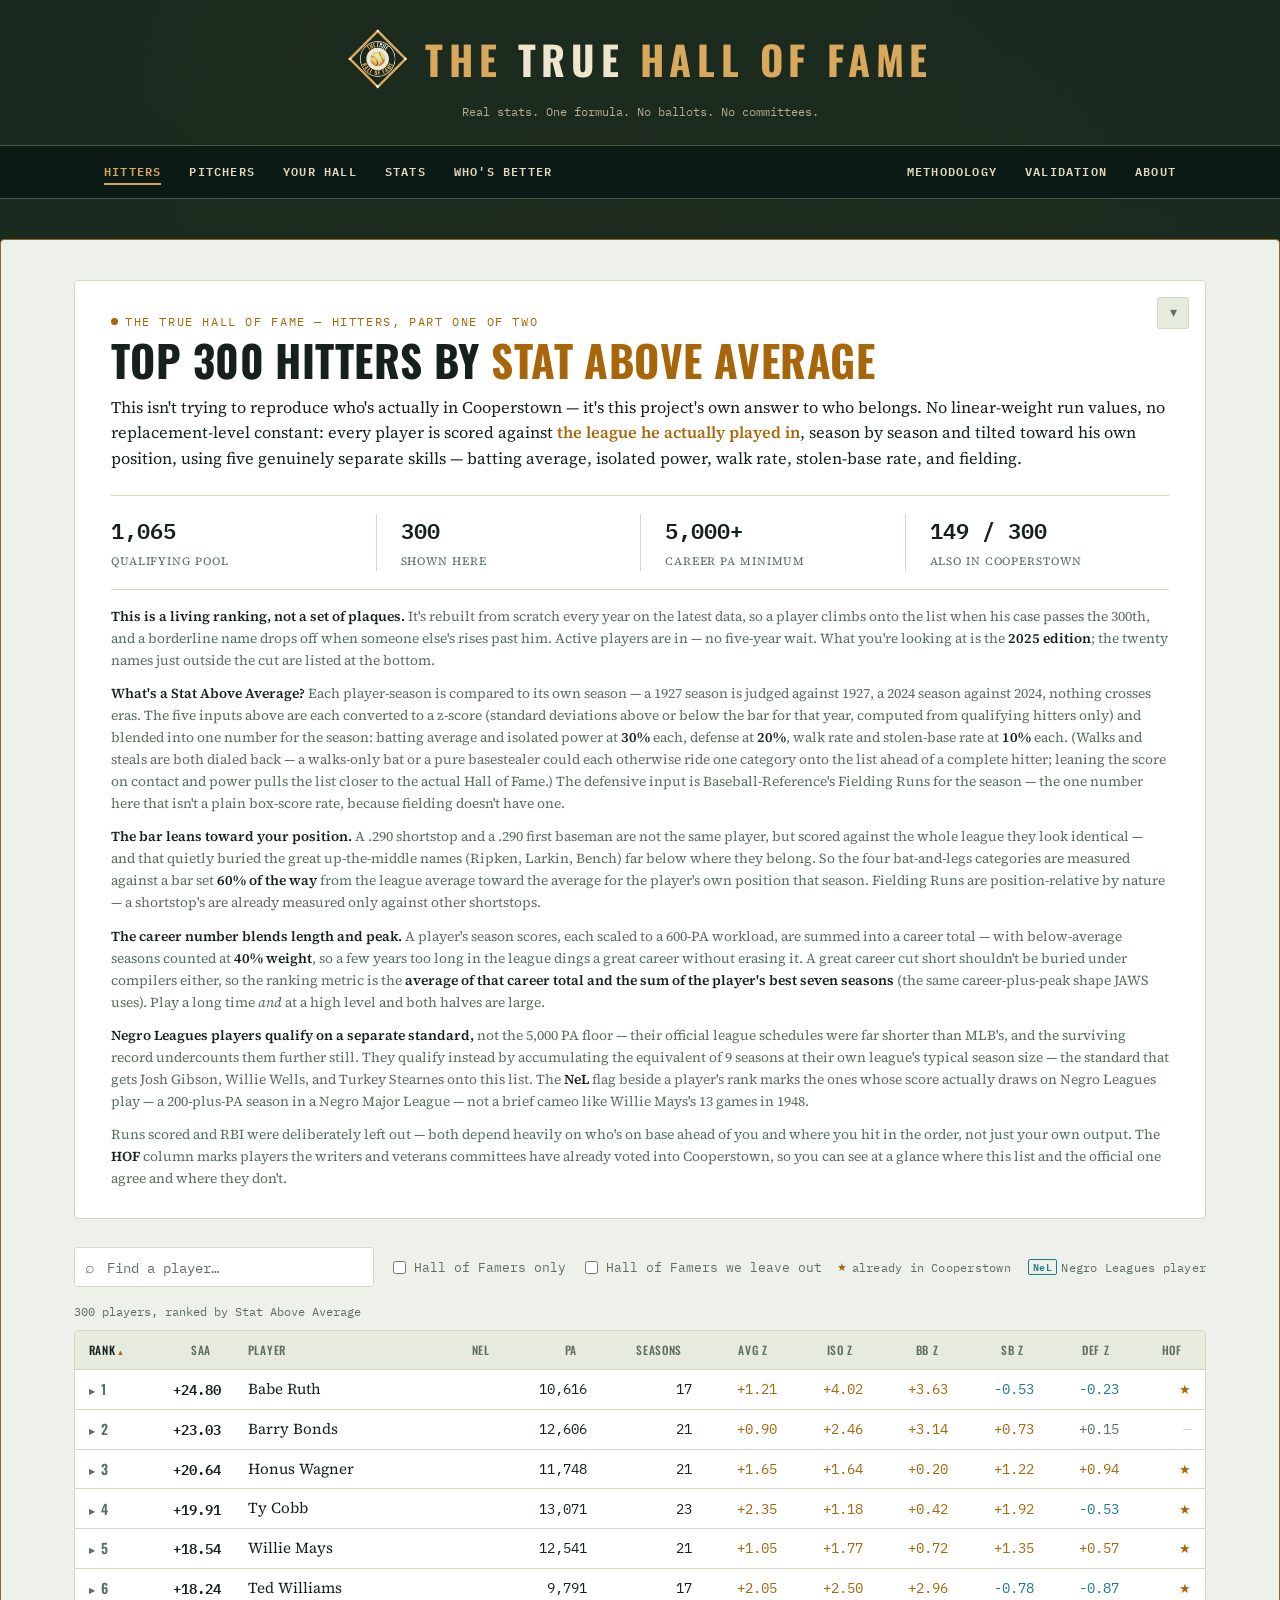
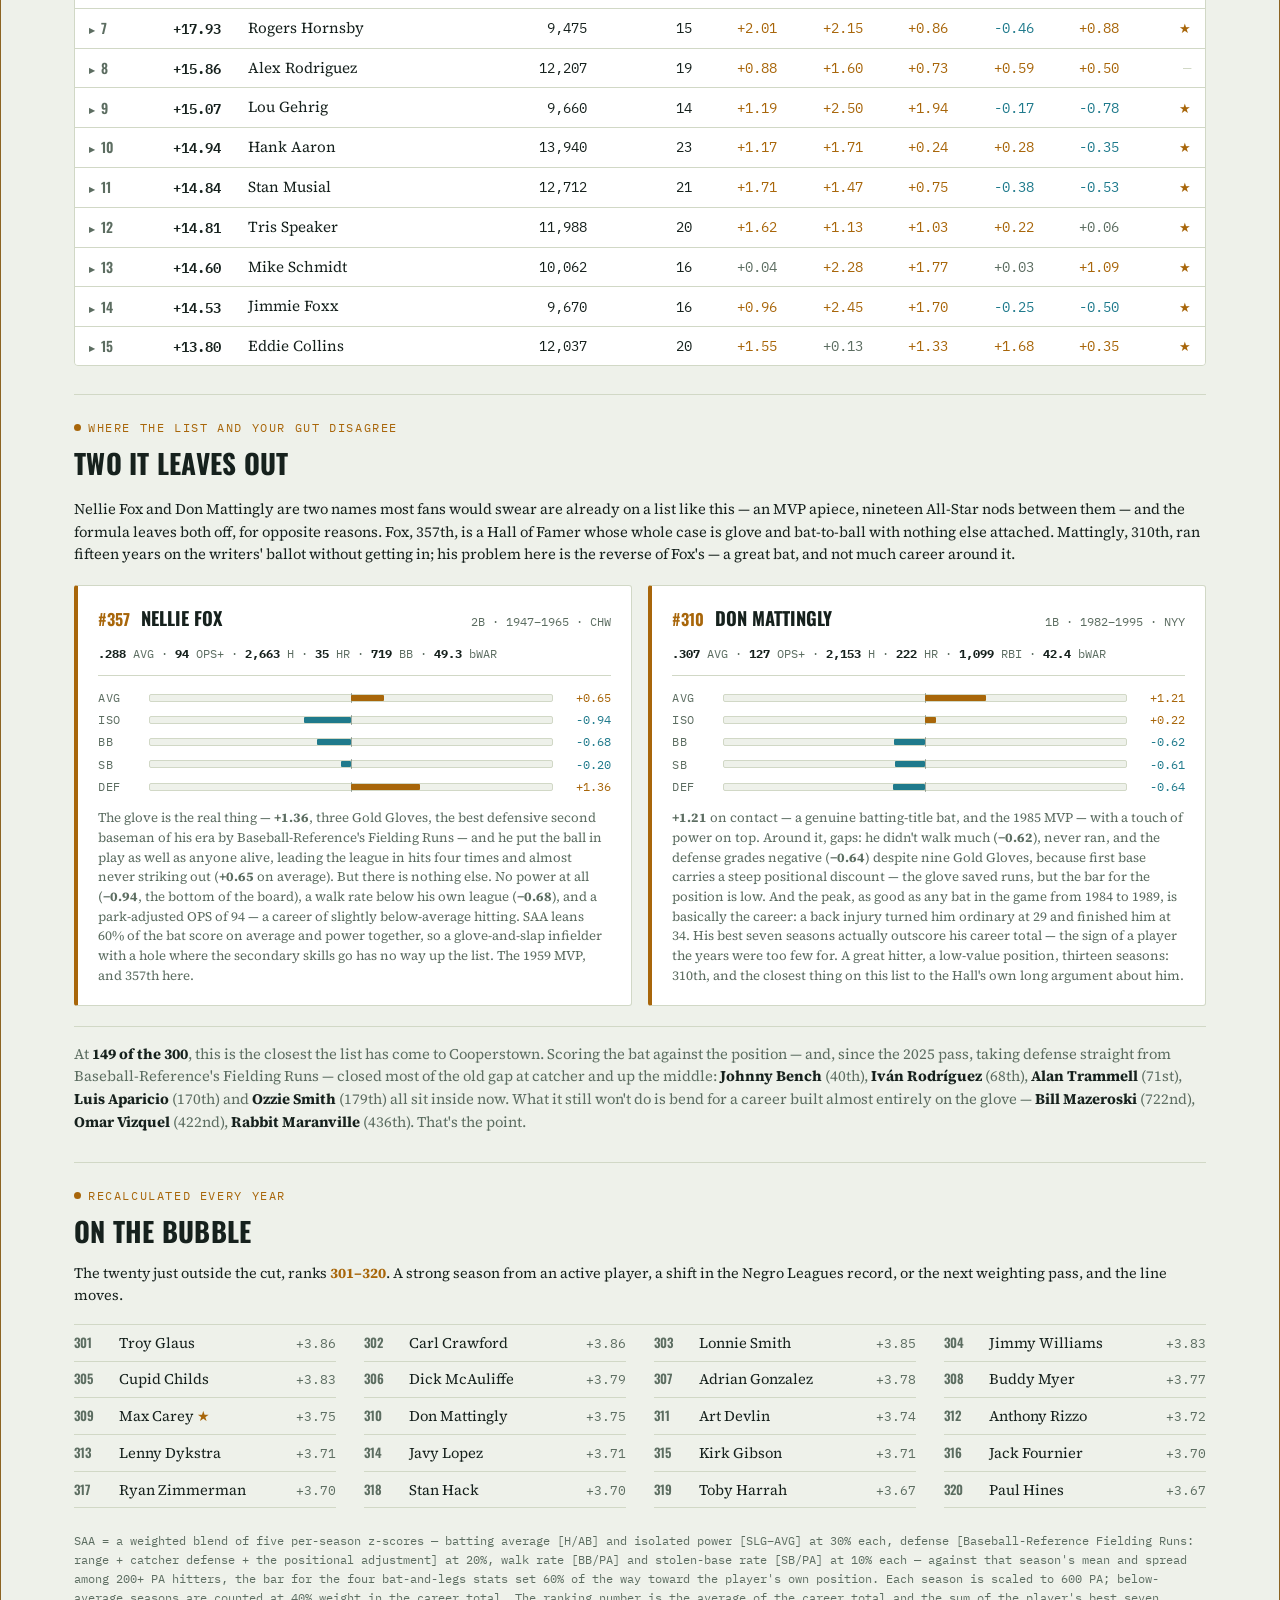
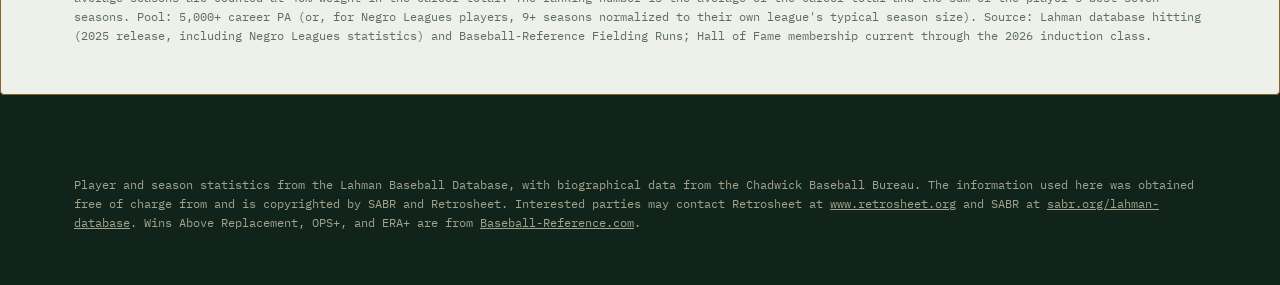
==== hitters.html @ 539b9303 "header: replace baseball emoji with logo.png badge; v1.061 Swap the ⚾ wordmark glyph for img/logo.pn" ====
<!DOCTYPE html>
<html lang="en">
<head>
<meta charset="UTF-8">
<meta name="viewport" content="width=device-width, initial-scale=1.0">
<title>Top 300 Hitters by Stat Above Average | The TRUE Hall of Fame</title>
<meta name="description" content="The TRUE Hall of Fame's hitters list, ranked by Stat Above Average — a season-relative alternative to WAR built only from box-score stats.">
<link rel="preconnect" href="https://fonts.googleapis.com">
<link href="https://fonts.googleapis.com/css2?family=Oswald:wght@400;500;600;700&family=Source+Serif+4:ital,wght@0,400;0,600;1,400&family=IBM+Plex+Mono:wght@400;500;600&display=swap" rel="stylesheet">
<link rel="stylesheet" href="css/style.css">
<link rel="stylesheet" href="css/hitters-embed.css">
</head>
<body>

<header class="site-head">
  <div class="wrap site-head__inner">
    <a href="index.html" class="mark">
      <img class="mark__logo" src="img/logo.png" alt="" width="965" height="960">
      <span class="mark__text">THE <span class="mark__real">TRUE</span> HALL OF FAME</span>
    </a>
    <p class="site-head__tag">Real stats. One formula. No ballots. No committees.</p>
  </div>
</header>

<nav class="site-menu" aria-label="Site sections">
  <div class="wrap site-menu__inner">
    <a href="hitters.html" class="site-menu__link is-active">Hitters</a>
    <a href="pitchers.html" class="site-menu__link">Pitchers</a>
    <a href="yourhall.html" class="site-menu__link">Your Hall</a>
    <a href="stats.html" class="site-menu__link">Stats</a>
    <a href="why.html" class="site-menu__link">WHO'S BETTER</a>
    <a href="methodology.html" class="site-menu__link site-menu__link--right">Methodology</a>
    <a href="validation.html" class="site-menu__link">Validation</a>
    <a href="index.html#about" class="site-menu__link">About</a>
  </div>
</nav>

<main>
<section class="saa-embed" id="view-hitters">
  <div class="wrap">

    <header class="board">
      <button type="button" class="board__toggle" aria-expanded="true" aria-controls="boardBody" aria-label="Hide list details">▾</button>
      <div class="eyebrow">The True Hall of Fame — hitters, part one of two</div>
      <h1>Top 300 Hitters by <em>Stat Above Average</em></h1>
      <div class="board__body" id="boardBody">
      <p class="dek">
        This isn't trying to reproduce who's actually in Cooperstown — it's this
        project's own answer to who belongs. No linear-weight run values, no replacement-level
        constant: every player is scored against <b>the league he actually played in</b>, season by
        season and tilted toward his own position, using five genuinely separate skills — batting
        average, isolated power, walk rate, stolen-base rate, and fielding.
      </p>
      <div class="stat-row">
        <div class="stat"><span class="num">1,065</span><span class="lbl">qualifying pool</span></div>
        <div class="stat"><span class="num">300</span><span class="lbl">shown here</span></div>
        <div class="stat"><span class="num">5,000+</span><span class="lbl">career PA minimum</span></div>
        <div class="stat"><span class="num">149 / 300</span><span class="lbl">also in Cooperstown</span></div>
      </div>
      <p class="explainer">
        <b>This is a living ranking, not a set of plaques.</b> It's rebuilt from scratch every year
        on the latest data, so a player climbs onto the list when his case passes the 300th, and a
        borderline name drops off when someone else's rises past him. Active players are in — no
        five-year wait. What you're looking at is the <b>2025 edition</b>; the twenty names just
        outside the cut are listed at the bottom.
      </p>
      <p class="explainer">
        <b>What's a Stat Above Average?</b> Each player-season is compared to its own season — a 1927
        season is judged against 1927, a 2024 season against 2024, nothing crosses eras. The five inputs
        above are each converted to a z-score (standard deviations above or below the bar for that year,
        computed from qualifying hitters only) and blended into one number for the season: batting
        average and isolated power at <b>30%</b> each, defense at <b>20%</b>, walk rate and stolen-base
        rate at <b>10%</b> each. (Walks and steals are both dialed back — a walks-only bat or a pure
        basestealer could each otherwise ride one category onto the list ahead of a complete hitter;
        leaning the score on contact and power pulls the list closer to the actual Hall of Fame.) The
        defensive input is Baseball-Reference's Fielding Runs for the season — the one number here that
        isn't a plain box-score rate, because fielding doesn't have one.
      </p>
      <p class="explainer">
        <b>The bar leans toward your position.</b> A .290 shortstop and a .290 first baseman are not
        the same player, but scored against the whole league they look identical — and that quietly
        buried the great up-the-middle names (Ripken, Larkin, Bench) far below where they belong. So
        the four bat-and-legs categories are measured against a bar set <b>60% of the way</b> from the
        league average toward the average for the player's own position that season. Fielding Runs are
        position-relative by nature — a shortstop's are already measured only against other shortstops.
      </p>
      <p class="explainer">
        <b>The career number blends length and peak.</b> A player's season scores, each scaled to a
        600-PA workload, are summed into a career total — with below-average seasons counted at
        <b>40% weight</b>, so a few years too long in the league dings a great career without erasing
        it. A great career cut short shouldn't be buried under compilers either, so the ranking metric
        is the <b>average of that career total and the sum of the player's best seven seasons</b> (the
        same career-plus-peak shape JAWS uses). Play a long time <i>and</i> at a high level and both
        halves are large.
      </p>
      <p class="explainer">
        <b>Negro Leagues players qualify on a separate standard,</b> not the 5,000 PA floor — their
        official league schedules were far shorter than MLB's, and the surviving record undercounts
        them further still. They qualify instead by accumulating the equivalent of 9 seasons at
        their own league's typical season size — the standard that gets Josh Gibson, Willie Wells,
        and Turkey Stearnes onto this list. The <b>NeL</b> flag beside a player's rank marks the
        ones whose score actually draws on Negro Leagues play — a 200-plus-PA season in a Negro
        Major League — not a brief cameo like Willie Mays's 13 games in 1948.
      </p>
      <p class="explainer">
        Runs scored and RBI were deliberately left out — both depend heavily on who's on base ahead
        of you and where you hit in the order, not just your own output. The <b>HOF</b> column marks
        players the writers and veterans committees have already voted into Cooperstown, so you can
        see at a glance where this list and the official one agree and where they don't.
      </p>
      </div>
    </header>

    <div class="controls">
      <div class="search">
        <input id="saaQ" type="text" placeholder="Find a player…" autocomplete="off">
      </div>
      <label class="toggle">
        <input type="checkbox" id="saaHofOnly">
        Hall of Famers only
      </label>
      <label class="toggle">
        <input type="checkbox" id="saaHofMissing">
        Hall of Famers we leave out
      </label>
      <div class="legend">
        <span><span class="hof-star">★</span> already in Cooperstown</span>
        <span><span class="nel-tag">NeL</span> Negro Leagues player</span>
      </div>
    </div>

    <div class="count" id="saaCount"></div>

    <div class="table-shell">
      <table>
        <thead>
          <tr>
            <th data-key="rank" class="sorted">Rank<span class="arrow">▲</span></th>
            <th data-key="saa">SAA<span class="arrow">▲</span></th>
            <th data-key="name" class="name-col">Player<span class="arrow">▲</span></th>
            <th data-key="nel" class="nel-col">NeL<span class="arrow">▲</span></th>
            <th data-key="pa">PA<span class="arrow">▲</span></th>
            <th data-key="seasons">Seasons<span class="arrow">▲</span></th>
            <th data-key="avg">AVG z<span class="arrow">▲</span></th>
            <th data-key="iso">ISO z<span class="arrow">▲</span></th>
            <th data-key="bb">BB z<span class="arrow">▲</span></th>
            <th data-key="sb">SB z<span class="arrow">▲</span></th>
            <th data-key="def">DEF z<span class="arrow">▲</span></th>
            <th data-key="hof">HOF<span class="arrow">▲</span></th>
          </tr>
        </thead>
        <tbody id="saaRows"></tbody>
      </table>
      <div class="empty" id="saaEmpty" style="display:none;">No players match "<span id="saaQEcho"></span>".</div>
    </div>

    <section class="missing" aria-labelledby="missing-h">
      <p class="eyebrow">Where the list and your gut disagree</p>
      <h2 id="missing-h">Two it leaves out</h2>
      <p class="missing__lede">
        Nellie Fox and Don Mattingly are two names most fans would swear are already on a list like
        this &mdash; an MVP apiece, nineteen All-Star nods between them &mdash; and the formula leaves
        both off, for opposite reasons. Fox, 357th, is a Hall of Famer whose whole case is glove and
        bat-to-ball with nothing else attached. Mattingly, 310th, ran fifteen years on the writers'
        ballot without getting in; his problem here is the reverse of Fox's &mdash; a great bat, and
        not much career around it.
      </p>

      <div class="missing__grid">
        <article class="miss-card">
          <div class="miss-card__head">
            <span class="miss-card__rank">#357</span>
            <span class="miss-card__name">Nellie Fox</span>
            <span class="miss-card__meta">2B &middot; 1947&ndash;1965 &middot; CHW</span>
          </div>
          <p class="miss-card__hl"><b>.288</b> AVG &middot; <b>94</b> OPS+ &middot; <b>2,663</b> H &middot; <b>35</b> HR &middot; <b>719</b> BB &middot; <b>49.3</b> bWAR</p>
          <div class="miss-card__z">
            <div class="saa-card__zrow"><span class="saa-card__zlabel">AVG</span><span class="saa-card__ztrack"><span class="saa-card__zfill pos" style="left:50%;width:8.2%"></span></span><span class="saa-card__zval pos">+0.65</span></div>
            <div class="saa-card__zrow"><span class="saa-card__zlabel">ISO</span><span class="saa-card__ztrack"><span class="saa-card__zfill neg" style="right:50%;width:11.8%"></span></span><span class="saa-card__zval neg">-0.94</span></div>
            <div class="saa-card__zrow"><span class="saa-card__zlabel">BB</span><span class="saa-card__ztrack"><span class="saa-card__zfill neg" style="right:50%;width:8.5%"></span></span><span class="saa-card__zval neg">-0.68</span></div>
            <div class="saa-card__zrow"><span class="saa-card__zlabel">SB</span><span class="saa-card__ztrack"><span class="saa-card__zfill neg" style="right:50%;width:2.5%"></span></span><span class="saa-card__zval neg">-0.20</span></div>
            <div class="saa-card__zrow"><span class="saa-card__zlabel">DEF</span><span class="saa-card__ztrack"><span class="saa-card__zfill pos" style="left:50%;width:17%"></span></span><span class="saa-card__zval pos">+1.36</span></div>
          </div>
          <p class="miss-card__diag">
            The glove is the real thing &mdash; <b>+1.36</b>, three Gold Gloves, the best defensive
            second baseman of his era by Baseball-Reference's Fielding Runs &mdash; and he put the ball
            in play as well as anyone alive, leading the league in hits four times and almost never
            striking out (<b>+0.65</b> on average). But there is nothing else. No power at all
            (<b>&minus;0.94</b>, the bottom of the board), a walk rate below his own league
            (<b>&minus;0.68</b>), and a park-adjusted OPS of 94 &mdash; a career of slightly
            below-average hitting. SAA leans 60% of the bat score on average and power together, so a
            glove-and-slap infielder with a hole where the secondary skills go has no way up the list.
            The 1959 MVP, and 357th here.
          </p>
        </article>

        <article class="miss-card">
          <div class="miss-card__head">
            <span class="miss-card__rank">#310</span>
            <span class="miss-card__name">Don Mattingly</span>
            <span class="miss-card__meta">1B &middot; 1982&ndash;1995 &middot; NYY</span>
          </div>
          <p class="miss-card__hl"><b>.307</b> AVG &middot; <b>127</b> OPS+ &middot; <b>2,153</b> H &middot; <b>222</b> HR &middot; <b>1,099</b> RBI &middot; <b>42.4</b> bWAR</p>
          <div class="miss-card__z">
            <div class="saa-card__zrow"><span class="saa-card__zlabel">AVG</span><span class="saa-card__ztrack"><span class="saa-card__zfill pos" style="left:50%;width:15.1%"></span></span><span class="saa-card__zval pos">+1.21</span></div>
            <div class="saa-card__zrow"><span class="saa-card__zlabel">ISO</span><span class="saa-card__ztrack"><span class="saa-card__zfill pos" style="left:50%;width:2.7%"></span></span><span class="saa-card__zval pos">+0.22</span></div>
            <div class="saa-card__zrow"><span class="saa-card__zlabel">BB</span><span class="saa-card__ztrack"><span class="saa-card__zfill neg" style="right:50%;width:7.7%"></span></span><span class="saa-card__zval neg">-0.62</span></div>
            <div class="saa-card__zrow"><span class="saa-card__zlabel">SB</span><span class="saa-card__ztrack"><span class="saa-card__zfill neg" style="right:50%;width:7.6%"></span></span><span class="saa-card__zval neg">-0.61</span></div>
            <div class="saa-card__zrow"><span class="saa-card__zlabel">DEF</span><span class="saa-card__ztrack"><span class="saa-card__zfill neg" style="right:50%;width:8%"></span></span><span class="saa-card__zval neg">-0.64</span></div>
          </div>
          <p class="miss-card__diag">
            <b>+1.21</b> on contact &mdash; a genuine batting-title bat, and the 1985 MVP &mdash; with a
            touch of power on top. Around it, gaps: he didn't walk much (<b>&minus;0.62</b>), never ran,
            and the defense grades negative (<b>&minus;0.64</b>) despite nine Gold Gloves, because first
            base carries a steep positional discount &mdash; the glove saved runs, but the bar for the
            position is low. And the peak, as good as any bat in the game from 1984 to 1989, is
            basically the career: a back injury turned him ordinary at 29 and finished him at 34. His
            best seven seasons actually outscore his career total &mdash; the sign of a player the
            years were too few for. A great hitter, a low-value position, thirteen seasons: 310th, and
            the closest thing on this list to the Hall's own long argument about him.
          </p>
        </article>
      </div>

      <p class="missing__close">
        At <b>149 of the 300</b>, this is the closest the list has come to Cooperstown. Scoring the
        bat against the position &mdash; and, since the 2025 pass, taking defense straight from
        Baseball-Reference's Fielding Runs &mdash; closed most of the old gap at catcher and up the
        middle: <b>Johnny Bench</b> (40th), <b>Iv&aacute;n Rodr&iacute;guez</b> (68th),
        <b>Alan Trammell</b> (71st), <b>Luis Aparicio</b> (170th) and <b>Ozzie Smith</b> (179th) all
        sit inside now. What it still won't do is bend for a career built almost entirely on the glove
        &mdash; <b>Bill Mazeroski</b> (722nd), <b>Omar Vizquel</b> (422nd),
        <b>Rabbit Maranville</b> (436th). That's the point.
      </p>
    </section>

    <section class="bubble" aria-labelledby="bubble-h">
      <p class="eyebrow">Recalculated every year</p>
      <h2 id="bubble-h">On the bubble</h2>
      <p class="bubble__lede">
        The twenty just outside the cut, ranks <b>301&ndash;320</b>. A strong season from an active
        player, a shift in the Negro Leagues record, or the next weighting pass, and the line moves.
      </p>
      <div class="bubble__list" id="saaBubble"></div>
    </section>

    <footer>
      SAA = a weighted blend of five per-season z-scores &mdash; batting average [H/AB] and isolated
      power [SLG&minus;AVG] at 30% each, defense [Baseball-Reference Fielding Runs: range + catcher
      defense + the positional adjustment] at 20%, walk rate [BB/PA] and stolen-base rate [SB/PA] at
      10% each &mdash; against that season's mean and spread among 200+ PA hitters, the bar for the
      four bat-and-legs stats set 60% of the way toward the player's own position. Each season is
      scaled to 600 PA; below-average seasons are counted at 40% weight in the career total. The
      ranking number is the average of the career total and the sum of the player's best seven
      seasons. Pool: 5,000+ career PA (or, for Negro Leagues players, 9+ seasons normalized to their
      own league's typical season size). Source: Lahman database hitting (2025 release, including
      Negro Leagues statistics) and Baseball-Reference Fielding Runs; Hall of Fame membership current
      through the 2026 induction class.
    </footer>

  </div>
</section>
</main>

<footer class="site-foot">
  <div class="wrap site-foot__inner">
    <p>Player and season statistics from the Lahman Baseball Database, with biographical data from the Chadwick Baseball Bureau. The information used here was obtained free of charge from and is copyrighted by SABR and Retrosheet. Interested parties may contact Retrosheet at <a href="https://www.retrosheet.org" target="_blank" rel="noopener">www.retrosheet.org</a> and SABR at <a href="https://sabr.org/lahman-database" target="_blank" rel="noopener">sabr.org/lahman-database</a>. Wins Above Replacement, OPS+, and ERA+ are from <a href="https://www.baseball-reference.com" target="_blank" rel="noopener">Baseball-Reference.com</a>.</p>
  </div>
</footer>

<dialog class="about-modal" id="aboutModal">
  <div class="about-modal__inner">
    <button type="button" class="about-modal__close" aria-label="Close">&times;</button>
    <p class="about-modal__eyebrow">The True Hall of Fame</p>
    <h2 class="about-modal__title">About</h2>
    <p class="about-modal__line">Version <span id="aboutVersion">1.050</span></p>
    <p class="about-modal__line"><span id="aboutBuild">2026.09.01</span></p>
  </div>
</dialog>

<script src="js/prefs.js"></script>
<script src="js/saa-career.js"></script>
<script src="js/hitters-embed.js"></script>
<script src="js/board-collapse.js"></script>
<script src="js/about.js"></script>
</body>
</html>
---- css/style.css ----
/* ============================================================
   THE REAL BASEBALL HALL OF FAME — design tokens
   Palette: dugout green / scorecard cream / plaque brass / brick-wall red
   ============================================================ */
:root {
  --ink:        #1b1a17;
  --bg:         #10241c;
  --bg-deep:    #0b1a15;
  --paper:      #efe6d0;
  --paper-dim:  #e4d9bd;
  --brass:      #b8873b;
  --brass-lt:   #d8a85c;
  --brass-dk:   #8c6423;
  --flag:       #9b3a2e;
  --flag-lt:    #c65240;
  --green-line: #3f5b4c;
  --ok:         #4b7a5c;

  --font-display: 'Oswald', sans-serif;
  --font-body:    'Source Serif 4', serif;
  --font-mono:    'IBM Plex Mono', monospace;
}

* { box-sizing: border-box; }

html { scroll-behavior: smooth; }

body {
  margin: 0;
  background: var(--bg);
  background-image:
    radial-gradient(circle at 20% 0%, rgba(184,135,59,0.06), transparent 45%),
    radial-gradient(circle at 85% 15%, rgba(184,135,59,0.05), transparent 40%);
  color: var(--paper);
  font-family: var(--font-body);
  line-height: 1.5;
}

.wrap {
  max-width: 1120px;
  margin: 0 auto;
  padding: 0 24px;
}

a { color: var(--brass-lt); }

:focus-visible {
  outline: 2px solid var(--brass-lt);
  outline-offset: 3px;
}

@media (prefers-reduced-motion: reduce) {
  html { scroll-behavior: auto; }
  * { animation-duration: 0.01ms !important; transition-duration: 0.01ms !important; }
}

/* ---------------- Header ---------------- */
.site-head {
  border-bottom: 1px solid var(--green-line);
  padding: 28px 0 24px;
}
.site-head__inner {
  display: flex;
  flex-direction: column;
  align-items: center;
  gap: 12px;
}
.mark {
  display: inline-flex;
  align-items: center;
  justify-content: center;
  gap: 16px;
}
.mark,
.mark:hover,
.mark:focus,
.mark:visited { text-decoration: none; }

/* ---------------- Menu bar ---------------- */
.site-menu {
  background: var(--bg-deep);
  border-bottom: 1px solid var(--green-line);
}
.site-menu__inner {
  display: flex;
  align-items: center;
  flex-wrap: wrap;
  gap: 28px;
  padding-top: 13px;
  padding-bottom: 13px;
}
.site-menu__link {
  font-family: var(--font-mono);
  font-size: 12px;
  font-weight: 600;
  letter-spacing: 0.1em;
  text-transform: uppercase;
  text-decoration: none;
  color: var(--paper-dim);
  background: none;
  border: none;
  border-bottom: 2px solid transparent;
  padding: 3px 0;
  cursor: pointer;
  transition: color 0.15s, border-color 0.15s;
}
.site-menu__link:hover,
.site-menu__link:focus-visible,
.site-menu__link.is-active {
  color: var(--brass-lt);
  border-color: var(--brass-lt);
}
.site-menu__link--right {
  margin-left: auto;
}
.site-menu__soon {
  font-size: 9px;
  color: var(--brass);
  opacity: 0.75;
  letter-spacing: 0.06em;
  margin-left: 2px;
}
.mark__logo {
  height: clamp(42px, 8vw, 62px);
  width: auto;
  display: block;
}
.mark__text {
  font-family: var(--font-display);
  font-weight: 700;
  font-size: clamp(20px, 5vw, 40px);
  letter-spacing: 0.14em;
  line-height: 1.1;
  white-space: nowrap;
  text-align: center;
  color: var(--brass-lt);
}
/* "REAL" set brighter than the surrounding brass so it stands out */
.mark__real { color: var(--paper); }
.site-head__tag {
  font-family: var(--font-mono);
  font-size: 12px;
  color: var(--paper-dim);
  text-align: center;
  white-space: nowrap;
  margin: 0;
  opacity: 0.75;
  line-height: 1.6;
}

/* ---------------- Hero ---------------- */
.hero {
  position: relative;
  padding: 36px 0 56px;
  border-bottom: 1px solid var(--green-line);
  overflow: hidden;
  isolation: isolate;
}
.hero__bg {
  position: absolute;
  inset: 0;
  z-index: -2;
}
.hero__bg img {
  width: 100%;
  height: 100%;
  object-fit: cover;
  object-position: center 35%;
  display: block;
}
.hero__scrim {
  position: absolute;
  inset: 0;
  z-index: -1;
  background:
    linear-gradient(180deg, rgba(11,26,21,0.35) 0%, rgba(11,26,21,0.72) 55%, var(--bg) 96%),
    linear-gradient(90deg, rgba(11,26,21,0.75) 0%, rgba(11,26,21,0.15) 55%);
}
.eyebrow {
  font-family: var(--font-mono);
  font-size: 12px;
  letter-spacing: 0.18em;
  text-transform: uppercase;
  color: var(--brass);
  margin: 0 0 18px;
}
.hero__headline {
  font-family: var(--font-display);
  font-weight: 600;
  font-size: clamp(15px, 4.75vw, 53px);
  line-height: 1.06;
  letter-spacing: -0.01em;
  margin: 0 0 24px;
  max-width: none;
  white-space: nowrap;
  color: #000;
}
/* same accent as the SAA table's "Stat Above Average" (--saa-accent) */
.hero__headline-em { color: #a8660a; }

/* dotted eyebrow, matching the SAA table's .eyebrow */
.hero__eyebrow {
  display: flex;
  align-items: center;
  gap: 0.6em;
  margin: 0 0 0.55rem;
  font-family: var(--font-mono);
  font-size: 0.72rem;
  font-weight: 600;
  letter-spacing: 0.14em;
  text-transform: uppercase;
  color: #a8660a;
}
.hero__eyebrow::before {
  content: "";
  flex: none;
  width: 7px;
  height: 7px;
  border-radius: 50%;
  background: #a8660a;
}

/* Welcome panel — the same light "ledger" box as the embedded SAA table:
   pale ground, brass-dark rule, cream-dark ink (mirrors .saa-embed). */
.hero__copy {
  background: #ffffff;
  color: #16211d;
  border: 1px solid var(--brass-dk);
  border-radius: 4px;
  padding: 2rem 2.25rem 1.75rem;
  font-family: Helvetica, 'Helvetica Neue', Arial, sans-serif;
  font-size: 1rem;
  line-height: 1.6;
  max-width: none;
}
.hero__copy p {
  max-width: none;
  margin: 0 0 1.1rem;
}
.hero__copy p:last-child { margin-bottom: 0; }
.hero__copy strong { color: #a8660a; font-weight: 600; }

/* "Resume where you left off" — shown by js/resume.js only for returning visitors */
.hero__resume[hidden] { display: none; }
.hero__resume {
  margin: 0 0 1.1rem;
  font-family: 'IBM Plex Mono', ui-monospace, Menlo, monospace;
  font-size: 0.8rem;
}
.hero__resume a {
  color: #a8660a;
  text-decoration: none;
  border-bottom: 1px solid rgba(168, 102, 10, 0.35);
  padding-bottom: 1px;
}
.hero__resume a:hover { border-bottom-color: #a8660a; }
.hero__resume a::after { content: " \2192"; }

/* ---------------- Controls ---------------- */
.ledger-controls {
  background: var(--bg-deep);
  border-bottom: 1px solid var(--green-line);
  padding: 20px 0;
  position: sticky;
  top: 0;
  z-index: 10;
}
.ledger-controls__row {
  display: flex;
  gap: 28px;
  flex-wrap: wrap;
}
.field { display: flex; flex-direction: column; gap: 6px; }
.field label {
  font-family: var(--font-mono);
  font-size: 11px;
  letter-spacing: 0.1em;
  text-transform: uppercase;
  color: var(--brass);
}
.field select {
  font-family: var(--font-body);
  font-size: 14px;
  background: var(--paper);
  color: var(--ink);
  border: 1px solid var(--brass-dk);
  border-radius: 2px;
  padding: 8px 10px;
  min-width: 220px;
}

/* ---------------- Plaque grid ---------------- */
.plaque-grid {
  padding: 48px 24px 24px;
  display: grid;
  grid-template-columns: repeat(auto-fill, minmax(320px, 1fr));
  gap: 22px;
}

.plaque {
  background: var(--paper);
  color: var(--ink);
  border-radius: 3px;
  position: relative;
  padding: 22px 22px 20px;
  box-shadow: 0 10px 24px rgba(0,0,0,0.28);
  border-top: 5px solid var(--brass);
}
.plaque[data-role="pitcher"] { border-top-color: var(--ok); }

.plaque__flag {
  position: absolute;
  top: -12px;
  right: 18px;
  background: var(--brass-dk);
  color: var(--paper);
  font-family: var(--font-mono);
  font-weight: 600;
  font-size: 12px;
  letter-spacing: 0.04em;
  padding: 5px 10px;
  border-radius: 2px;
  box-shadow: 0 3px 8px rgba(0,0,0,0.35);
}
.plaque[data-role="pitcher"] .plaque__flag {
  background: var(--ok);
}

.plaque__name {
  font-family: var(--font-display);
  font-weight: 600;
  font-size: 24px;
  margin: 6px 0 2px;
}
.plaque__meta {
  font-family: var(--font-mono);
  font-size: 12px;
  color: #5a5346;
  margin: 0 0 14px;
}

.plaque__jaws {
  display: flex;
  align-items: baseline;
  gap: 10px;
  margin-bottom: 6px;
}
.plaque__jaws-num {
  font-family: var(--font-mono);
  font-weight: 600;
  font-size: 34px;
  line-height: 1;
}
.plaque__jaws-label {
  font-family: var(--font-mono);
  font-size: 11px;
  text-transform: uppercase;
  letter-spacing: 0.08em;
  color: #5a5346;
}

.plaque__bar-track {
  height: 8px;
  background: #d9cba6;
  border-radius: 4px;
  overflow: hidden;
  margin: 10px 0 4px;
}
.plaque__bar-fill {
  height: 100%;
  background: linear-gradient(90deg, var(--brass-dk), var(--brass-lt));
}
.plaque__bar-fill.above { background: linear-gradient(90deg, #33513d, var(--ok)); }
.plaque__bar-caption {
  font-family: var(--font-mono);
  font-size: 11px;
  color: #5a5346;
  margin: 0 0 14px;
}

.plaque__statline {
  display: flex;
  gap: 16px;
  font-family: var(--font-mono);
  font-size: 12.5px;
  border-top: 1px dashed #c6b78e;
  border-bottom: 1px dashed #c6b78e;
  padding: 10px 0;
  margin-bottom: 12px;
}
.plaque__statline span { display: block; }
.plaque__statline b { display: block; font-size: 15px; }

.plaque__note {
  font-size: 13.5px;
  color: #3a362c;
  margin: 0 0 8px;
  line-height: 1.5;
}
.plaque__ballot {
  font-size: 12.5px;
  color: #6b6350;
  font-style: italic;
  margin: 0;
}

.empty-state {
  grid-column: 1 / -1;
  text-align: center;
  padding: 40px;
  font-family: var(--font-mono);
  color: var(--paper-dim);
  border: 1px dashed var(--green-line);
  border-radius: 4px;
}

/* ---------------- Pitchers placeholder view ---------------- */
.view-soon {
  min-height: 50vh;
  display: flex;
  align-items: center;
  padding: 56px 0;
}
.view-soon[hidden] { display: none; }
.view-soon__eyebrow {
  font-family: var(--font-mono);
  font-size: 12px;
  letter-spacing: 0.18em;
  text-transform: uppercase;
  color: var(--brass);
  margin: 0 0 18px;
}
.view-soon__headline {
  font-family: var(--font-display);
  font-weight: 600;
  font-size: clamp(26px, 4vw, 40px);
  line-height: 1.1;
  margin: 0 0 20px;
  max-width: 16ch;
  color: var(--paper);
}
.view-soon__body {
  font-size: 16px;
  max-width: 58ch;
  color: var(--paper-dim);
  margin: 0;
}

/* ---------------- Standards section ---------------- */
.standards { padding: 56px 0; border-top: 1px solid var(--green-line); }
.section-title {
  font-family: var(--font-display);
  font-weight: 600;
  font-size: 28px;
  margin: 0 0 8px;
  color: var(--paper);
}
.section-lede { color: var(--paper-dim); max-width: none; margin: 0 0 28px; }

.standards__table {
  display: grid;
  gap: 12px;
}
.formula-box {
  background: rgba(239,230,208,0.06);
  border: 1px solid var(--green-line);
  border-radius: 4px;
  padding: 22px 24px;
}
.formula-row {
  display: flex;
  flex-wrap: wrap;
  align-items: center;
  gap: 10px 14px;
  font-family: var(--font-mono);
  font-size: 14px;
  margin-bottom: 14px;
}
.formula-term {
  background: rgba(184,135,59,0.14);
  color: var(--brass-lt);
  padding: 5px 10px;
  border-radius: 3px;
  border: 1px solid rgba(184,135,59,0.4);
}
.formula-eq, .formula-plus {
  color: var(--paper-dim);
  opacity: 0.7;
}
.formula-desc {
  color: var(--paper-dim);
  font-size: 15px;
  max-width: none;
  margin: 0;
}
.formula-desc--lede {
  margin-bottom: 14px;
}
.formula-divider {
  border: 0;
  border-top: 1px solid var(--green-line);
  margin: 22px 0;
}
.formula-row--last {
  margin-bottom: 0;
}
.standards__row {
  display: grid;
  grid-template-columns: 140px 1fr 90px 90px 90px;
  gap: 16px;
  align-items: center;
  background: rgba(239,230,208,0.06);
  border: 1px solid var(--green-line);
  border-radius: 3px;
  padding: 14px 18px;
  font-family: var(--font-mono);
  font-size: 13px;
}
.standards__row .label { font-family: var(--font-display); font-size: 16px; letter-spacing: 0.02em; }
.standards__row .col-h {
  font-size: 10.5px;
  text-transform: uppercase;
  letter-spacing: 0.08em;
  color: var(--brass);
  display: block;
  margin-bottom: 2px;
}

/* ---------------- Dossier ---------------- */
.dossier {
  padding: 56px 0 72px;
  border-top: 1px solid var(--green-line);
  background: var(--bg-deep);
}
/* same bounds as .standards > .wrap, so the copy lines up edge-for-edge
   with the "How Stat Above Average works" formula box below it */
.dossier__inner { text-align: left; }
.dossier p { color: var(--paper-dim); font-size: 17px; max-width: none; }
.dossier__punch {
  color: var(--flag-lt) !important;
  font-family: var(--font-display);
  font-size: 20px;
  font-weight: 500;
  border-left: 3px solid var(--flag);
  padding-left: 16px;
}

/* ---------------- Methodology page ---------------- */
.standards__note {
  color: var(--paper-dim);
  font-size: 15px;
  line-height: 1.6;
  max-width: none;
  margin: 22px 0 0;
}
.glossary {
  padding: 56px 0 64px;
  border-top: 1px solid var(--green-line);
}
.glossary h3 {
  font-family: var(--font-display);
  font-weight: 600;
  font-size: 18px;
  letter-spacing: 0.02em;
  color: var(--brass-lt);
  margin: 40px 0 6px;
}
.glossary h3:first-of-type { margin-top: 8px; }
.glossary dl { margin: 0; }
.glossary dt {
  font-family: var(--font-mono);
  font-weight: 600;
  font-size: 14px;
  color: var(--paper);
  margin-top: 18px;
}
.glossary dl > dt:first-of-type { margin-top: 8px; }
.glossary dd {
  margin: 4px 0 0;
  color: var(--paper-dim);
  font-size: 16px;
  line-height: 1.55;
  max-width: none;
}

/* ---------------- Footer ---------------- */
.site-foot { padding: 28px 0 40px; }
/* line the footnote up with the list tables (.saa-embed .wrap), not the
   narrower site .wrap */
.site-foot__inner { max-width: 1180px; }
.site-foot__inner p {
  font-family: var(--font-mono);
  font-size: 12px;
  color: var(--paper-dim);
  opacity: 0.7;
  max-width: none;   /* footnotes span the full content width, like the tables above */
  line-height: 1.6;
}
.site-foot__inner a { color: inherit; text-decoration: underline; }
.site-foot__inner a:hover { color: var(--brass-lt); }
.site-foot code {
  background: rgba(239,230,208,0.08);
  padding: 1px 5px;
  border-radius: 2px;
}

/* ---------------- About dialog ---------------- */
.about-modal {
  border: 1px solid var(--brass-dk);
  border-radius: 4px;
  background: var(--bg-deep);
  color: var(--paper);
  padding: 0;
  max-width: 340px;
  width: calc(100% - 32px);
  box-shadow: 0 24px 60px rgba(0,0,0,0.5);
}
.about-modal::backdrop {
  background: rgba(7,16,13,0.66);
}
.about-modal__inner {
  position: relative;
  /* tight top padding so the "THE TRUE HALL OF FAME" eyebrow lines up
     with the close button in the corner */
  padding: 12px 30px 26px;
}
.about-modal__close {
  position: absolute;
  top: 8px;
  right: 12px;
  background: none;
  border: none;
  color: var(--paper-dim);
  font-size: 22px;
  line-height: 1;
  cursor: pointer;
  padding: 4px;
}
.about-modal__close:hover { color: var(--brass-lt); }
.about-modal__eyebrow {
  font-family: var(--font-mono);
  font-size: 15px;
  letter-spacing: 0.18em;
  text-transform: uppercase;
  color: var(--brass);
  margin: 0 0 10px;
}
.about-modal__title {
  font-family: var(--font-display);
  font-weight: 700;
  /* same size as the "THE TRUE HALL OF FAME" eyebrow line above it,
     just bold so "About" still reads as the heading */
  font-size: 15px;
  color: var(--brass-lt);
  /* blank row above "About"; "About" and the version/date lines centered */
  margin: 1.6em 0 14px;
  text-align: center;
}
.about-modal__line {
  font-family: var(--font-mono);
  font-size: 13px;
  color: var(--paper-dim);
  margin: 0 0 4px;
  text-align: center;
}
.about-modal__line span { color: var(--paper); }

/* ---------------- Responsive ---------------- */
@media (max-width: 640px) {
  .site-head__tag { white-space: normal; }
  .mark__text { white-space: normal; }
  .hero__copy { padding: 1.5rem 1.25rem; }
  .standards__row {
    grid-template-columns: 1fr 1fr;
    row-gap: 8px;
  }
  .standards__row .label { grid-column: 1 / -1; }
}
---- css/hitters-embed.css ----
/* ============================================================
   Stat Above Average — hitters table, embedded on the home page.
   Scoped entirely under .saa-embed: this block reuses generic names
   (.wrap, .eyebrow, bare h1/table/footer) that collide with style.css's
   own rules for those selectors, so every single one is namespaced here
   rather than relying on specificity to sort it out.
   Fonts are shared with the rest of the site (same three families).
   Colors are the original light ledger palette (cream page, white rows,
   pale-green header/hover) -- kept light rather than re-themed to
   brass/dugout green deliberately, matching the site's own pattern of
   light cream cards (the plaques) sitting on the dark green page.
   ============================================================ */

.saa-embed {
  --saa-bg: #eef1ea;
  --saa-surface: #ffffff;
  --saa-surface-2: #e6ebdd;
  --saa-card: #f8fdec;        /* expanded card + its open row -- a hair lighter green */
  --saa-line: #d1d8c6;
  --saa-ink: #16211d;
  --saa-ink-dim: #5c6d61;
  --saa-accent: #a8660a;
  --saa-over: #a8660a;
  --saa-under: #1f7a8c;

  background: var(--saa-bg);
  color: var(--saa-ink);
  font-family: var(--font-body);
  border: 1px solid var(--brass-dk);
  border-radius: 4px;
  margin: 40px 0;
  -webkit-font-smoothing: antialiased;
}

.saa-embed .wrap {
  max-width: 1180px;
  margin: 0 auto;
  padding: 2.5rem 1.5rem 3rem;
}

.saa-embed header.board {
  position: relative;
  border: 1px solid var(--saa-line);
  background: var(--saa-surface);
  border-radius: 4px;
  padding: 2rem 2.25rem 1.75rem;
  margin-bottom: 1.75rem;
}

/* Collapse control -- drop-down caret in the box's top-right corner.
   Collapsed, the box shrinks to just the eyebrow + headline line. */
.saa-embed .board__toggle {
  position: absolute;
  top: 1rem;
  right: 1rem;
  width: 2rem;
  height: 2rem;
  display: inline-flex;
  align-items: center;
  justify-content: center;
  padding: 0;
  background: var(--saa-surface-2);
  border: 1px solid var(--saa-line);
  border-radius: 3px;
  color: var(--saa-ink-dim);
  font-size: 0.85rem;
  line-height: 1;
  cursor: pointer;
  transition: color 0.15s ease;
}
.saa-embed .board__toggle:hover { color: var(--saa-ink); }
.saa-embed .board__toggle:focus-visible {
  outline: 2px solid var(--saa-accent);
  outline-offset: 1px;
}
.saa-embed header.board.is-collapsed { padding-bottom: 1.4rem; }
.saa-embed header.board.is-collapsed h1 { margin-bottom: 0; }
.saa-embed header.board.is-collapsed .board__body { display: none; }
.saa-embed header.board .eyebrow,
.saa-embed header.board h1 { padding-right: 2.5rem; }

/* Section switch (Hitters/Pitchers on Your Hall and Stats),
   top-right of the board box just left of the collapse caret. */
.saa-embed .board__nav {
  position: absolute;
  top: 1rem;
  right: 3.4rem;             /* clear of the 2rem toggle at right:1rem */
  display: flex;
  align-items: center;
  gap: 1.1rem;
  height: 2rem;
}
.saa-embed .board__nav-link {
  font-family: var(--font-mono);
  font-size: 0.72rem;
  font-weight: 600;
  letter-spacing: 0.1em;
  text-transform: uppercase;
  text-decoration: none;
  white-space: nowrap;
  color: var(--saa-ink-dim);
  border-bottom: 2px solid transparent;
  padding-bottom: 2px;
  transition: color 0.12s, border-color 0.12s;
}
.saa-embed .board__nav-link:hover,
.saa-embed .board__nav-link:focus-visible { color: var(--saa-ink); }
.saa-embed .board__nav-link.is-active {
  color: var(--saa-accent);
  border-color: var(--saa-accent);
}
.saa-embed .board__nav-link--soon {
  color: var(--saa-line);
  cursor: default;
}
.saa-embed .board--nav .eyebrow,
.saa-embed .board--nav h1 { padding-right: 13rem; }  /* clear switch + toggle */

.saa-embed .eyebrow {
  font-family: var(--font-mono);
  font-size: 0.72rem;
  letter-spacing: 0.14em;
  text-transform: uppercase;
  color: var(--saa-accent);
  display: flex;
  align-items: center;
  gap: 0.6em;
  margin: 0;
}
.saa-embed .eyebrow::before {
  content: "";
  width: 7px;
  height: 7px;
  background: var(--saa-accent);
  border-radius: 50%;
  display: inline-block;
}

.saa-embed h1 {
  font-family: var(--font-display);
  font-weight: 700;
  text-transform: uppercase;
  letter-spacing: 0.01em;
  font-size: clamp(1.8rem, 3.6vw, 2.7rem);
  line-height: 0.98;
  margin: 0.5rem 0 0.9rem;
  text-wrap: balance;
  color: var(--saa-ink);
}
.saa-embed h1 em {
  font-style: normal;
  color: var(--saa-accent);
}

.saa-embed .dek {
  max-width: none;
  font-size: 1.02rem;
  line-height: 1.55;
  color: var(--saa-ink);
  margin: 0 0 1.5rem;
}
.saa-embed .dek b { color: var(--saa-accent); font-weight: 600; }

.saa-embed .stat-row {
  display: flex;
  flex-wrap: wrap;
  gap: 0;
  border-top: 1px solid var(--saa-line);
  padding-top: 1.1rem;
}
.saa-embed .stat {
  flex: 1 1 150px;
  padding: 0 1.5rem;
  border-left: 1px solid var(--saa-line);
}
.saa-embed .stat:first-child { border-left: none; padding-left: 0; }
.saa-embed .stat .num {
  font-family: var(--font-mono);
  font-variant-numeric: tabular-nums;
  font-size: 1.4rem;
  font-weight: 600;
  color: var(--saa-ink);
  display: block;
}
.saa-embed .stat .lbl {
  font-size: 0.7rem;
  text-transform: uppercase;
  letter-spacing: 0.08em;
  color: var(--saa-ink-dim);
}

.saa-embed .explainer {
  margin: 1.1rem 0 0;
  padding-top: 1rem;
  border-top: 1px solid var(--saa-line);
  font-size: 0.86rem;
  line-height: 1.6;
  color: var(--saa-ink-dim);
  max-width: none;
}
.saa-embed .explainer b { color: var(--saa-ink); font-weight: 600; }
.saa-embed .explainer + .explainer { margin-top: 0.7rem; padding-top: 0; border-top: none; }

.saa-embed .controls {
  display: flex;
  align-items: center;
  gap: 0.9rem;
  flex-wrap: wrap;
  margin-bottom: 0.9rem;
}
.saa-embed .search {
  position: relative;
  flex: 1 1 260px;
  max-width: 340px;
}
.saa-embed .search input {
  width: 100%;
  font-family: var(--font-mono);
  font-size: 0.9rem;
  color: var(--saa-ink);
  background: var(--saa-surface);
  border: 1px solid var(--saa-line);
  border-radius: 3px;
  padding: 0.6rem 0.8rem 0.6rem 2rem;
}
.saa-embed .search input:focus {
  outline: 2px solid var(--saa-accent);
  outline-offset: -1px;
}
.saa-embed .search::before {
  content: "⌕";
  position: absolute;
  left: 0.7rem;
  top: 50%;
  transform: translateY(-50%);
  color: var(--saa-ink-dim);
  font-size: 1rem;
}
.saa-embed .search input::placeholder { color: var(--saa-ink-dim); }

.saa-embed .toggle {
  display: inline-flex;
  align-items: center;
  gap: 0.45em;
  font-family: var(--font-mono);
  font-size: 0.8rem;
  color: var(--saa-ink-dim);
  cursor: pointer;
  user-select: none;
}
.saa-embed .toggle input { accent-color: var(--saa-accent); }

.saa-embed .legend {
  display: flex;
  gap: 1.1rem;
  font-family: var(--font-mono);
  font-size: 0.72rem;
  color: var(--saa-ink-dim);
  letter-spacing: 0.02em;
  margin-left: auto;
  flex-wrap: wrap;
}
.saa-embed .legend span { display: inline-flex; align-items: center; gap: 0.4em; }

.saa-embed .count {
  font-family: var(--font-mono);
  font-size: 0.78rem;
  color: var(--saa-ink-dim);
  margin-bottom: 0.6rem;
}

.saa-embed .table-shell {
  border: 1px solid var(--saa-line);
  border-radius: 4px;
  background: var(--saa-surface);
  overflow: auto;
  /* JS sets an exact max-height for ~15 visible rows once the table renders;
     this is the pre-JS / fallback window (~15 rows at the mono row height). */
  max-height: 37rem;
  overscroll-behavior: contain;
}

.saa-embed table {
  width: 100%;
  border-collapse: collapse;
  min-width: 920px;
  font-family: var(--font-mono);
  font-size: 0.86rem;
  font-variant-numeric: tabular-nums;
}

.saa-embed thead th {
  position: sticky;
  top: 0;
  z-index: 3;
  background: var(--saa-surface-2);
  border-bottom: 1px solid var(--saa-line);
  box-shadow: 0 1px 0 var(--saa-line);
  text-align: right;
  font-family: var(--font-display);
  font-weight: 500;
  text-transform: uppercase;
  font-size: 0.72rem;
  letter-spacing: 0.06em;
  color: var(--saa-ink-dim);
  padding: 0.65rem 0.85rem;
  cursor: pointer;
  user-select: none;
  white-space: nowrap;
}
.saa-embed thead th:hover { color: var(--saa-ink); }
.saa-embed thead th.name-col, .saa-embed thead th:first-child { text-align: left; }
.saa-embed thead th .arrow { opacity: 0; font-size: 0.65em; margin-left: 0.2em; }
.saa-embed thead th.sorted .arrow { opacity: 1; color: var(--saa-accent); }
.saa-embed thead th.sorted { color: var(--saa-ink); }

.saa-embed tbody td {
  padding: 0.5rem 0.85rem;
  text-align: right;
  border-bottom: 1px solid var(--saa-line);
  white-space: nowrap;
}
.saa-embed tbody tr:last-child td { border-bottom: none; }
.saa-embed tbody tr:hover td { background: var(--saa-surface-2); }

.saa-embed td.rank {
  font-family: var(--font-display);
  font-weight: 600;
  color: var(--saa-ink-dim);
  text-align: left;
  width: 2.4em;
}
.saa-embed td.name {
  text-align: left;
  font-family: var(--font-body);
  font-size: 0.95rem;
  color: var(--saa-ink);
  white-space: normal;
  min-width: 12em;
}
.saa-embed td.saa { font-weight: 600; color: var(--saa-ink); }
.saa-embed td.z-pos { color: var(--saa-over); }
.saa-embed td.z-neg { color: var(--saa-under); }
.saa-embed td.z-flat { color: var(--saa-ink-dim); }

.saa-embed .hof-star {
  display: inline-block;
  color: var(--saa-accent);
  font-size: 0.95em;
}
.saa-embed .hof-dash { color: var(--saa-line); }

/* Negro Leagues flag, sits between the rank and player columns */
.saa-embed th.nel-col, .saa-embed td.nel {
  text-align: center;
  width: 2.8em;
  padding-left: 0.3rem;
  padding-right: 0.3rem;
}
.saa-embed .nel-tag {
  display: inline-block;
  font-family: var(--font-mono);
  font-size: 0.6rem;
  font-weight: 600;
  letter-spacing: 0.04em;
  line-height: 1;
  padding: 0.22em 0.38em;
  border: 1px solid var(--saa-under);
  border-radius: 2px;
  color: var(--saa-under);
  vertical-align: middle;
}

.saa-embed .empty {
  padding: 3rem 1rem;
  text-align: center;
  color: var(--saa-ink-dim);
  font-family: var(--font-mono);
  font-size: 0.85rem;
}

.saa-embed footer {
  margin-top: 1.5rem;
  font-family: var(--font-mono);
  font-size: 0.74rem;
  color: var(--saa-ink-dim);
  line-height: 1.6;
  max-width: none;
}

/* ---------------- Expandable career card (click a row) ---------------- */
.saa-embed .saa-row { cursor: pointer; }
.saa-embed .saa-row.is-flat { cursor: default; }
.saa-embed .saa-row.is-flat td.rank { padding-left: 1.15em; }
.saa-embed .toggle:has(input:disabled) { opacity: 0.4; cursor: default; }
.saa-embed .saa-row:focus-visible { outline: 2px solid var(--saa-accent); outline-offset: -2px; }
.saa-embed .saa-row.is-open { background: var(--saa-card); }
.saa-embed .saa-row.is-open td { border-bottom-color: transparent; }
.saa-embed td.rank { width: 3.6em; white-space: nowrap; }
.saa-embed .saa-caret {
  display: inline-block;
  width: 1em;
  margin-right: 0.15em;
  color: var(--saa-ink-dim);
  font-size: 0.8em;
}

.saa-embed tr.saa-detail td {
  padding: 0;
  background: var(--saa-card);
  border-bottom: 1px solid var(--saa-line);
}
.saa-embed .saa-card {
  position: sticky;
  left: 0;
  width: min(860px, calc(100vw - 3rem));
  box-sizing: border-box;
  padding: 1.2rem 1.4rem 1.4rem;
  display: flex;
  flex-direction: column;
  gap: 0.95rem;
  border-left: 4px solid var(--saa-accent);
  font-family: var(--font-body);
  white-space: normal;
}
.saa-embed .saa-card__head {
  display: flex;
  align-items: baseline;
  gap: 0.55rem 0.9rem;
  flex-wrap: wrap;
}
.saa-embed .saa-card__rank {
  font-family: var(--font-display);
  font-weight: 700;
  color: var(--saa-accent);
}
.saa-embed .saa-card__name {
  font-family: var(--font-display);
  font-weight: 700;
  font-size: 1.3rem;
  text-transform: uppercase;
  letter-spacing: 0.01em;
  color: var(--saa-ink);
}
.saa-embed .saa-card__meta {
  font-family: var(--font-mono);
  font-size: 0.76rem;
  color: var(--saa-ink-dim);
  margin-left: auto;
}
.saa-embed .saa-card__slash {
  display: flex;
  flex-wrap: wrap;
  border-top: 1px solid var(--saa-line);
  border-bottom: 1px solid var(--saa-line);
}
.saa-embed .saa-card__slash > div {
  flex: 1 1 84px;
  padding: 0.55rem 0.9rem;
  border-left: 1px solid var(--saa-line);
}
.saa-embed .saa-card__slash > div:first-child { border-left: none; padding-left: 0; }
.saa-embed .saa-card__slash b {
  display: block;
  font-family: var(--font-mono);
  font-variant-numeric: tabular-nums;
  font-size: 1.1rem;
  font-weight: 600;
  color: var(--saa-ink);
}
.saa-embed .saa-card__slash span {
  font-size: 0.64rem;
  text-transform: uppercase;
  letter-spacing: 0.08em;
  color: var(--saa-ink-dim);
}
.saa-embed .saa-card__counting {
  display: flex;
  flex-wrap: wrap;
  justify-content: center;
  gap: 0.35rem 1.25rem;
  font-family: var(--font-mono);
  font-size: 0.82rem;
  color: var(--saa-ink-dim);
}
.saa-embed .saa-card__counting b { color: var(--saa-ink); font-weight: 600; }
.saa-embed .saa-card__z { display: flex; flex-direction: column; gap: 0.28rem; }
.saa-embed .saa-card__z-head {
  font-family: var(--font-mono);
  font-size: 0.74rem;
  color: var(--saa-ink-dim);
  text-align: center;
  margin-bottom: 0.4rem;
  display: flex;
  flex-direction: column;
  gap: 0.15rem;
}
.saa-embed .saa-card__z-head b { color: var(--saa-ink); }
.saa-embed .saa-card__z-score {
  font-size: 0.82rem;
  text-transform: uppercase;
  letter-spacing: 0.05em;
}
.saa-embed .saa-card__z-math { font-size: 0.7rem; }
.saa-embed .saa-card__zrow {
  display: grid;
  grid-template-columns: 2.6rem 1fr 3rem;
  align-items: center;
  gap: 0.6rem;
  font-family: var(--font-mono);
  font-size: 0.74rem;
}
.saa-embed .saa-card__zlabel {
  color: var(--saa-ink-dim);
  text-transform: uppercase;
  letter-spacing: 0.06em;
}
.saa-embed .saa-card__ztrack {
  position: relative;
  height: 8px;
  background: var(--saa-bg);
  border: 1px solid var(--saa-line);
  border-radius: 2px;
}
.saa-embed .saa-card__ztrack::before {
  content: "";
  position: absolute;
  left: 50%;
  top: -2px;
  bottom: -2px;
  width: 1px;
  background: var(--saa-ink-dim);
  opacity: 0.55;
}
.saa-embed .saa-card__zfill {
  position: absolute;
  top: 0;
  bottom: 0;
  border-radius: 1px;
}
.saa-embed .saa-card__zfill.pos { background: var(--saa-over); }
.saa-embed .saa-card__zfill.neg { background: var(--saa-under); }
.saa-embed .saa-card__zfill.flat { background: var(--saa-ink-dim); }
.saa-embed .saa-card__zval { text-align: right; }
.saa-embed .saa-card__zval.pos { color: var(--saa-over); }
.saa-embed .saa-card__zval.neg { color: var(--saa-under); }
.saa-embed .saa-card__zval.flat { color: var(--saa-ink-dim); }
.saa-embed .saa-card__note {
  font-family: var(--font-mono);
  font-size: 0.72rem;
  line-height: 1.55;
  color: var(--saa-ink-dim);
  margin: 0;
  max-width: none;
}

/* ---------------- "Two it leaves out" worked example ---------------- */
.saa-embed .missing {
  margin-top: 1.75rem;
  border-top: 1px solid var(--saa-line);
  padding-top: 1.5rem;
}
.saa-embed .missing h2 {
  font-family: var(--font-display);
  font-weight: 700;
  text-transform: uppercase;
  letter-spacing: 0.01em;
  font-size: clamp(1.3rem, 2.4vw, 1.7rem);
  margin: 0.45rem 0 0.85rem;
  color: var(--saa-ink);
}
.saa-embed .missing__lede,
.saa-embed .missing__close {
  font-size: 0.92rem;
  line-height: 1.55;
  color: var(--saa-ink);
  margin: 0 0 1.2rem;
  max-width: none;
}
.saa-embed .missing__close {
  margin: 1.2rem 0 0;
  padding-top: 1rem;
  border-top: 1px solid var(--saa-line);
  color: var(--saa-ink-dim);
}
.saa-embed .missing__close b { color: var(--saa-ink); }
.saa-embed .missing__grid {
  display: grid;
  grid-template-columns: repeat(2, 1fr);
  gap: 1rem;
}
.saa-embed .miss-card {
  border: 1px solid var(--saa-line);
  border-left: 4px solid var(--saa-accent);
  background: var(--saa-surface);
  border-radius: 3px;
  padding: 1.1rem 1.25rem 1.25rem;
  display: flex;
  flex-direction: column;
  gap: 0.8rem;
}
.saa-embed .miss-card__head {
  display: flex;
  align-items: baseline;
  gap: 0.5rem 0.7rem;
  flex-wrap: wrap;
}
.saa-embed .miss-card__rank {
  font-family: var(--font-display);
  font-weight: 700;
  color: var(--saa-accent);
}
.saa-embed .miss-card__name {
  font-family: var(--font-display);
  font-weight: 700;
  font-size: 1.15rem;
  text-transform: uppercase;
  color: var(--saa-ink);
}
.saa-embed .miss-card__meta {
  font-family: var(--font-mono);
  font-size: 0.72rem;
  color: var(--saa-ink-dim);
  margin-left: auto;
}
.saa-embed .miss-card__hl {
  font-family: var(--font-mono);
  font-size: 0.74rem;
  color: var(--saa-ink-dim);
  line-height: 1.7;
  margin: 0;
  padding-bottom: 0.65rem;
  border-bottom: 1px solid var(--saa-line);
}
.saa-embed .miss-card__hl b { color: var(--saa-ink); }
.saa-embed .miss-card__z { display: flex; flex-direction: column; gap: 0.28rem; }
.saa-embed .miss-card__diag {
  font-size: 0.82rem;
  line-height: 1.5;
  color: var(--saa-ink-dim);
  margin: 0;
  max-width: none;
}

/* ---------------- "On the bubble" strip ---------------- */
.saa-embed .bubble {
  margin-top: 1.75rem;
  border-top: 1px solid var(--saa-line);
  padding-top: 1.5rem;
}
.saa-embed .bubble h2 {
  font-family: var(--font-display);
  font-weight: 700;
  text-transform: uppercase;
  letter-spacing: 0.01em;
  font-size: clamp(1.3rem, 2.4vw, 1.7rem);
  margin: 0.45rem 0 0.6rem;
  color: var(--saa-ink);
}
.saa-embed .bubble__lede {
  font-size: 0.9rem;
  line-height: 1.55;
  color: var(--saa-ink);
  margin: 0 0 1.1rem;
  max-width: none;
}
.saa-embed .bubble__lede b { color: var(--saa-accent); }
.saa-embed .bubble__list {
  display: grid;
  grid-template-columns: repeat(auto-fill, minmax(240px, 1fr));
  gap: 0 1.75rem;
  border-top: 1px solid var(--saa-line);
}
.saa-embed .bubble-row {
  display: grid;
  grid-template-columns: 2.8em 1fr auto;
  align-items: baseline;
  gap: 0.6rem;
  padding: 0.42rem 0;
  border-bottom: 1px solid var(--saa-line);
  font-family: var(--font-mono);
  font-size: 0.8rem;
}
.saa-embed .bubble-rank {
  font-family: var(--font-display);
  font-weight: 600;
  color: var(--saa-ink-dim);
}
.saa-embed .bubble-name {
  font-family: var(--font-body);
  font-size: 0.92rem;
  color: var(--saa-ink);
}
.saa-embed .bubble-saa {
  color: var(--saa-ink-dim);
  font-variant-numeric: tabular-nums;
}

@media (max-width: 640px) {
  .saa-embed .wrap { padding: 1.5rem 1rem 2rem; }
  .saa-embed header.board { padding: 1.5rem 1.25rem; }
  .saa-embed .board__nav {
    position: static;
    height: auto;
    margin-bottom: 0.9rem;
    padding-right: 2.5rem;   /* clear the toggle on its own line */
  }
  .saa-embed .board--nav .eyebrow,
  .saa-embed .board--nav h1 { padding-right: 2.5rem; }
  .saa-embed .stat { flex-basis: 45%; padding: 0.4rem 1rem; border-left: none; border-top: 1px solid var(--saa-line); }
  .saa-embed .stat:first-child { border-top: none; }
  .saa-embed .saa-card__meta { margin-left: 0; width: 100%; }
  .saa-embed .saa-card__slash > div { flex-basis: 33%; }
  .saa-embed .missing__grid { grid-template-columns: 1fr; }
  .saa-embed .miss-card__meta { margin-left: 0; width: 100%; }
}
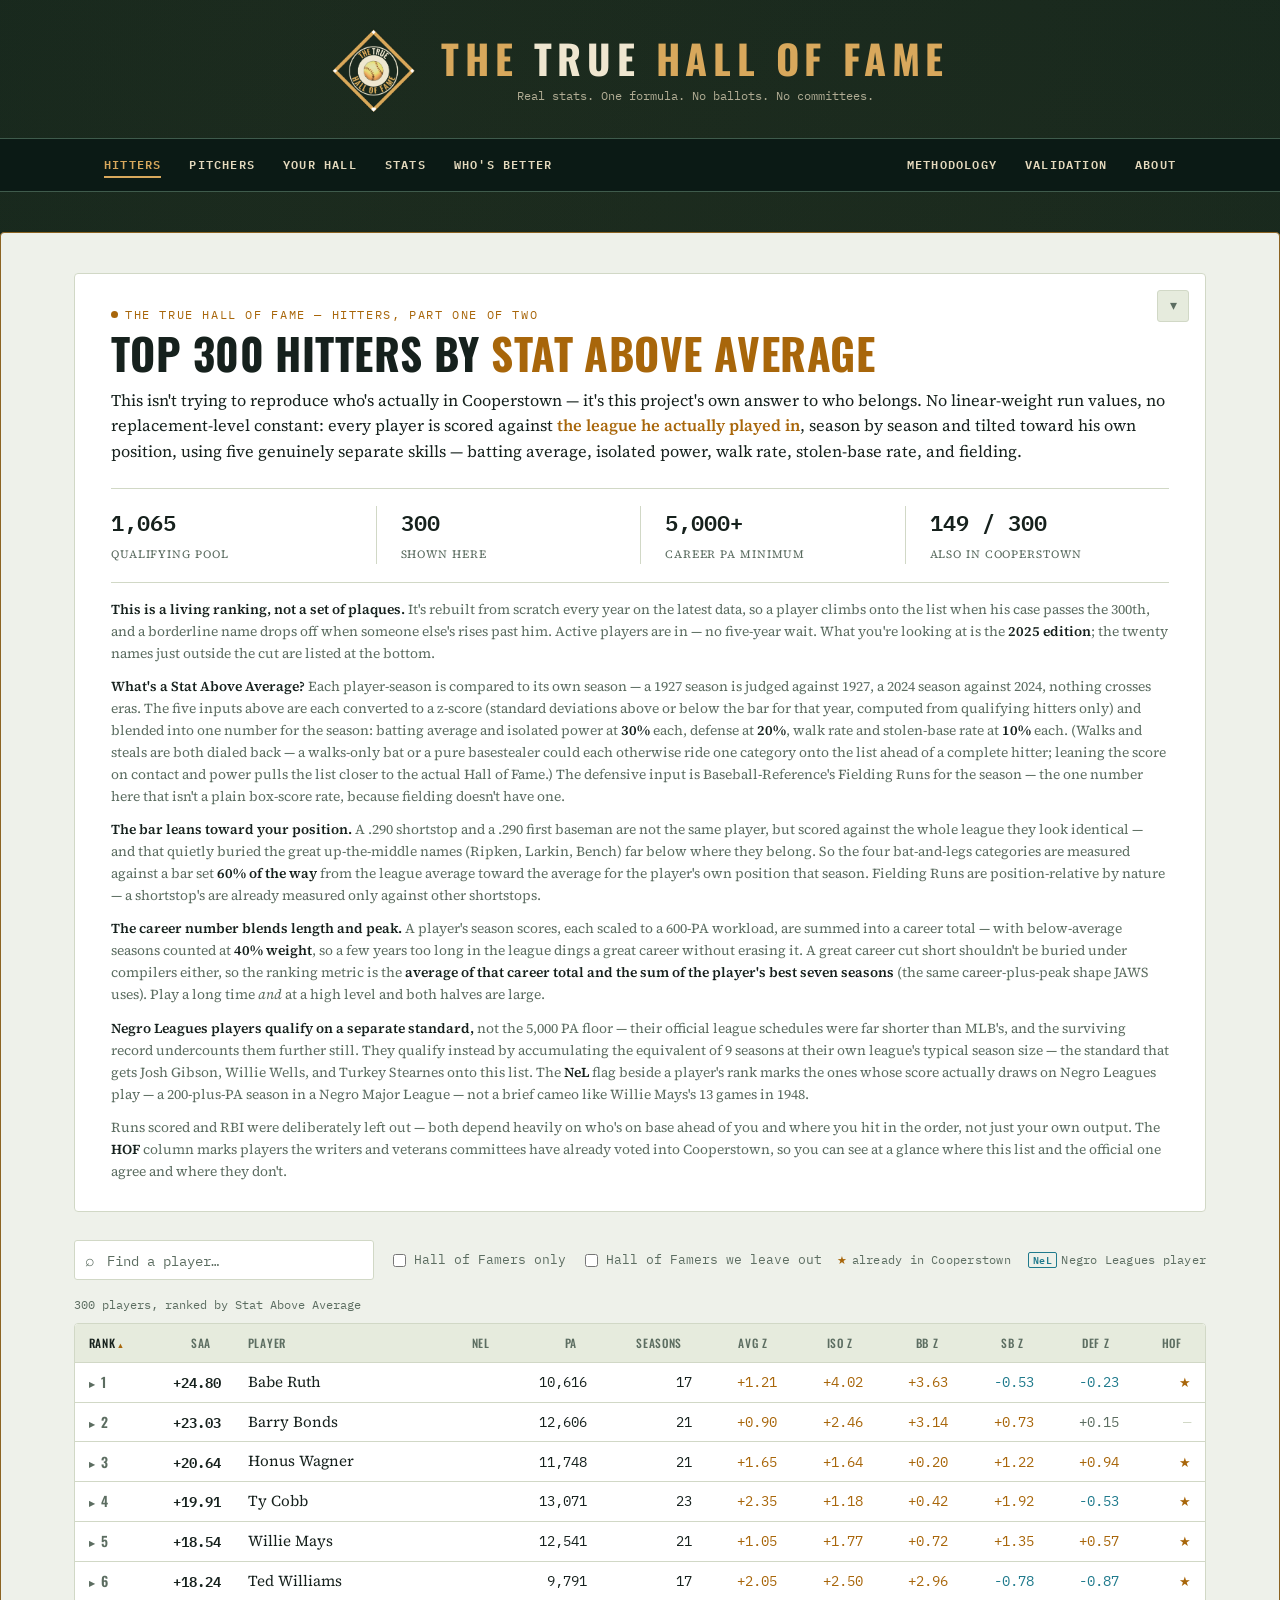
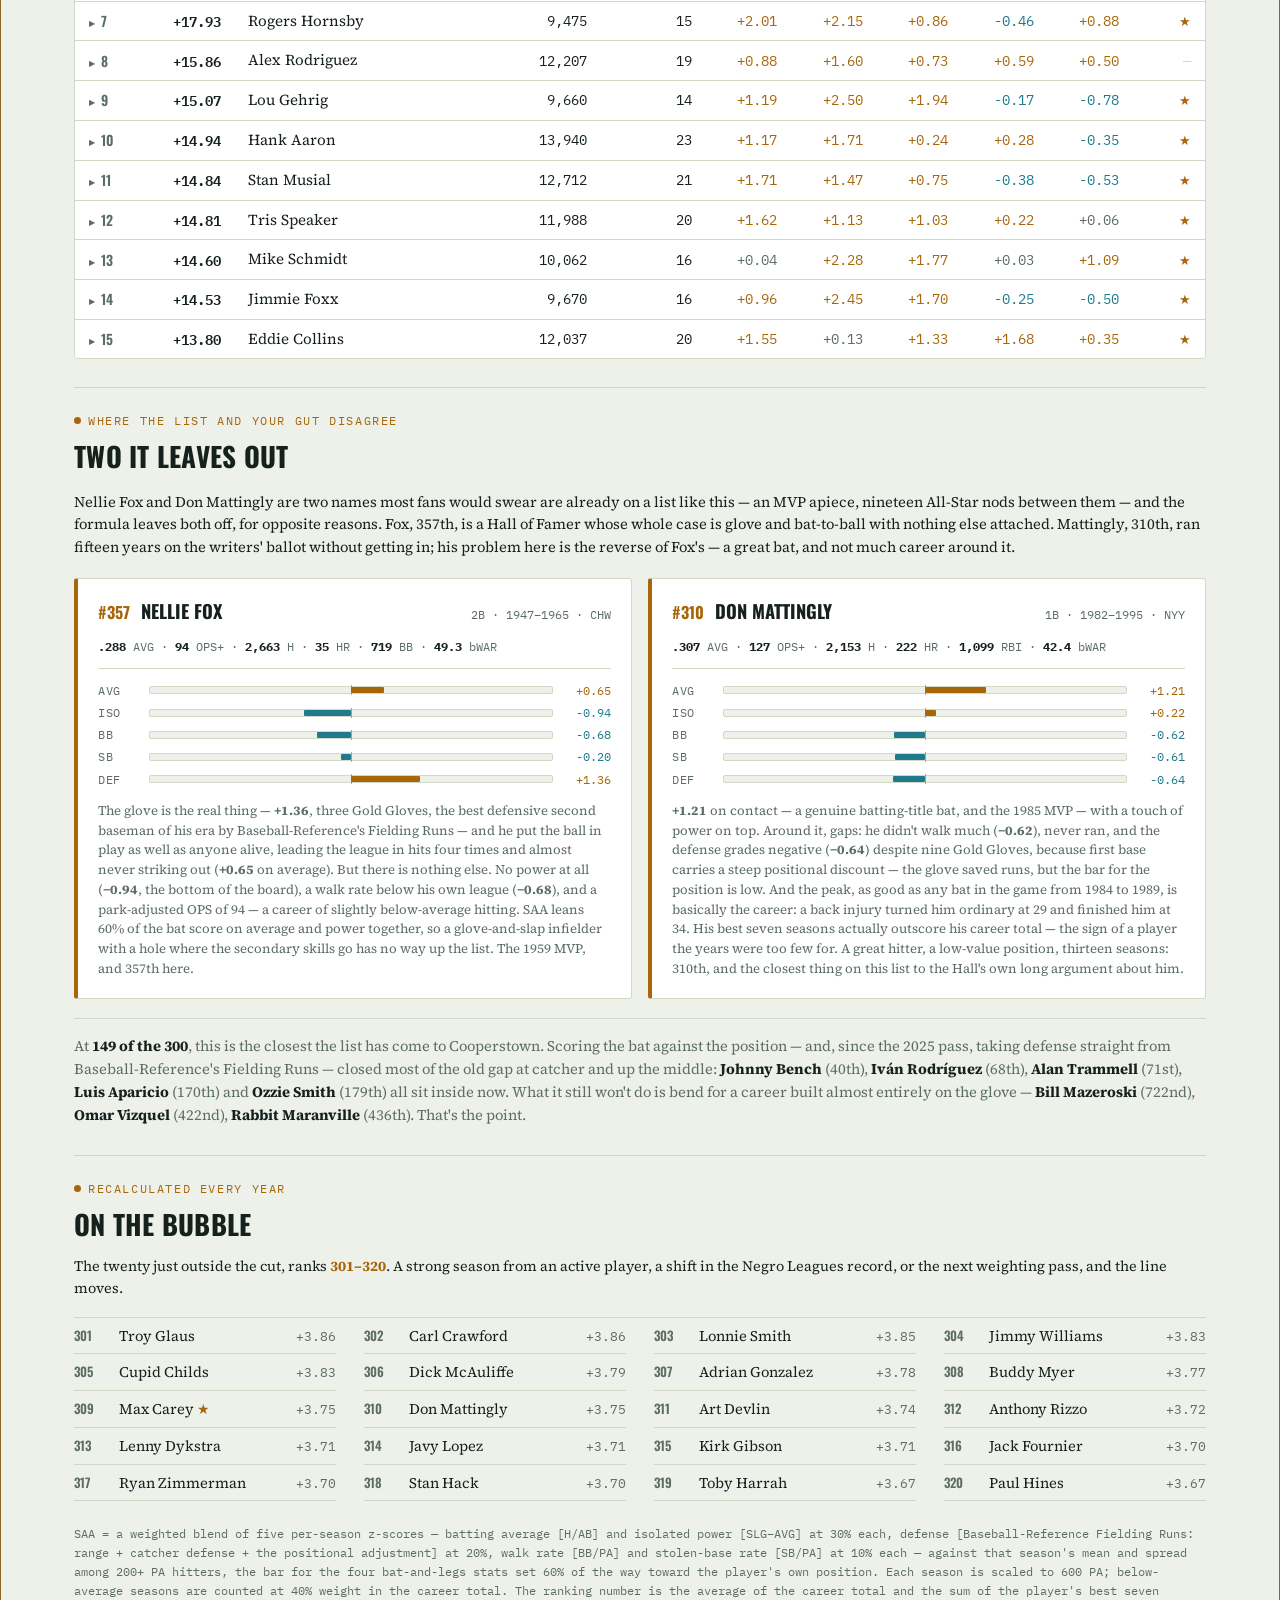
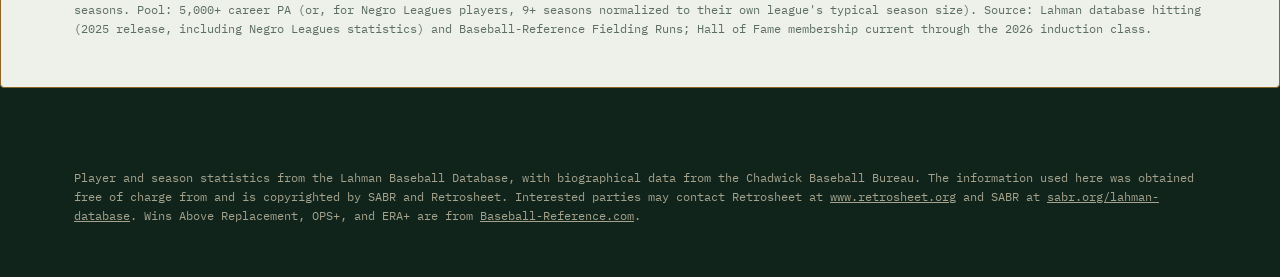
==== commit 82c5dc20: "header: enlarge logo to span wordmark + tagline; v1.062 Wrap the wordmark and tagline in a centered " ====
--- a/hitters.html
+++ b/hitters.html
@@ -16,9 +16,11 @@
   <div class="wrap site-head__inner">
     <a href="index.html" class="mark">
       <img class="mark__logo" src="img/logo.png" alt="" width="965" height="960">
-      <span class="mark__text">THE <span class="mark__real">TRUE</span> HALL OF FAME</span>
+      <span class="mark__stack">
+        <span class="mark__text">THE <span class="mark__real">TRUE</span> HALL OF FAME</span>
+        <span class="site-head__tag">Real stats. One formula. No ballots. No committees.</span>
+      </span>
     </a>
-    <p class="site-head__tag">Real stats. One formula. No ballots. No committees.</p>
   </div>
 </header>
 
--- a/css/style.css
+++ b/css/style.css
@@ -61,15 +61,22 @@
 }
 .site-head__inner {
   display: flex;
-  flex-direction: column;
-  align-items: center;
+  flex-direction: row;
+  align-items: center;
+  justify-content: center;
   gap: 12px;
 }
 .mark {
   display: inline-flex;
   align-items: center;
   justify-content: center;
-  gap: 16px;
+  gap: clamp(14px, 3vw, 24px);
+}
+.mark__stack {
+  display: flex;
+  flex-direction: column;
+  align-items: center;
+  gap: 6px;
 }
 .mark,
 .mark:hover,
@@ -121,9 +128,10 @@
   margin-left: 2px;
 }
 .mark__logo {
-  height: clamp(42px, 8vw, 62px);
+  height: clamp(58px, 12vw, 86px);
   width: auto;
   display: block;
+  flex: none;
 }
 .mark__text {
   font-family: var(--font-display);
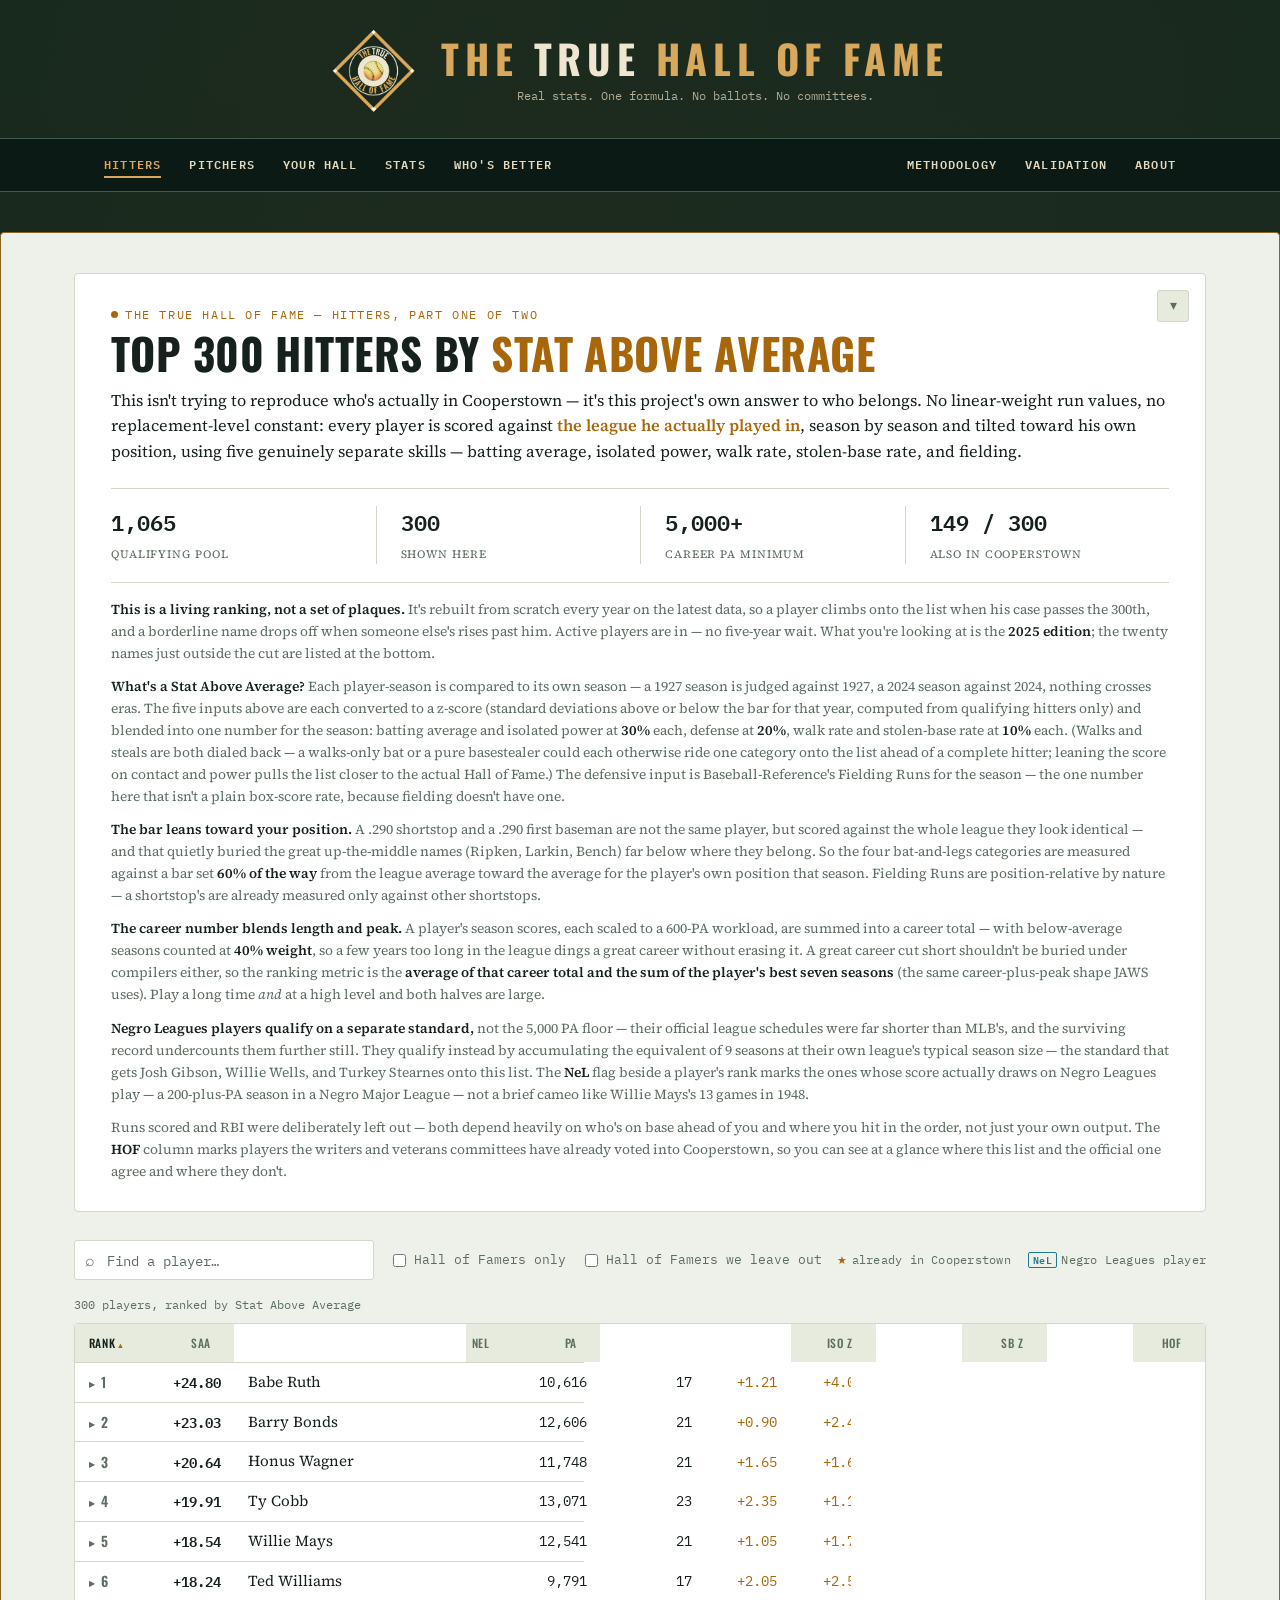
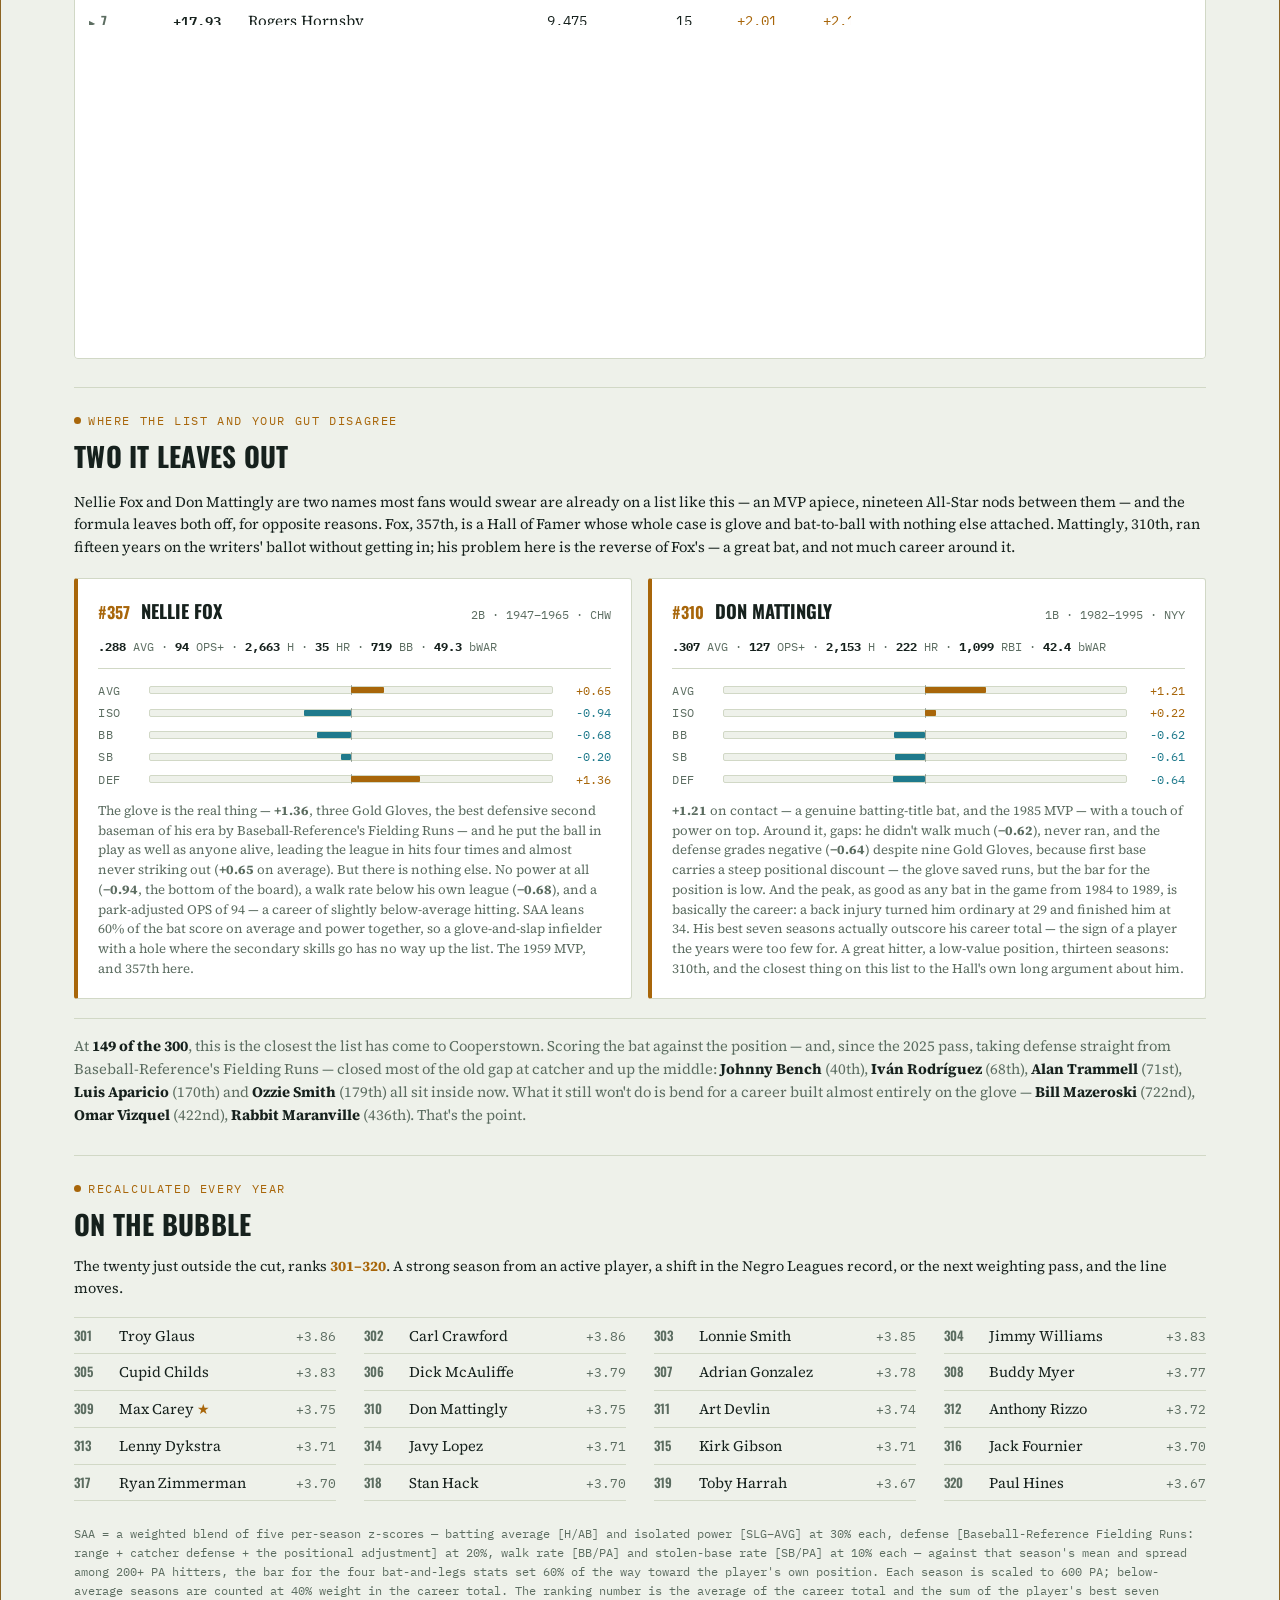
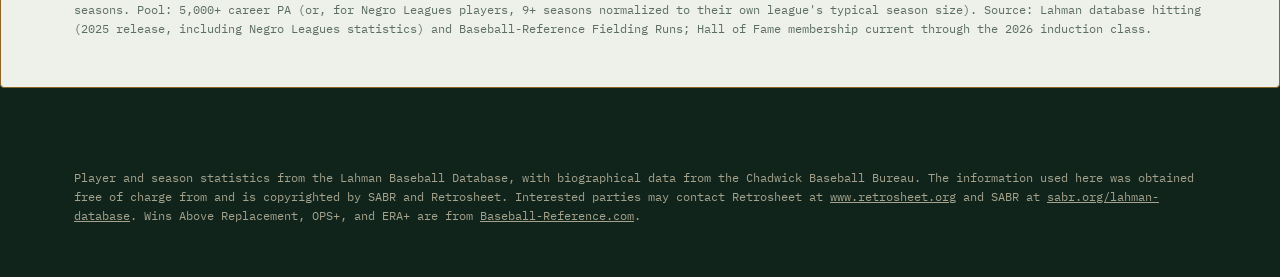
==== commit f73e20ec: "about: add "Author : Martin Jenkins" line to the dialog; v1.064 Third .about-modal__line under versi" ====
--- a/hitters.html
+++ b/hitters.html
@@ -277,6 +277,7 @@
     <h2 class="about-modal__title">About</h2>
     <p class="about-modal__line">Version <span id="aboutVersion">1.050</span></p>
     <p class="about-modal__line"><span id="aboutBuild">2026.09.01</span></p>
+    <p class="about-modal__line">Author : Martin Jenkins</p>
   </div>
 </dialog>
 
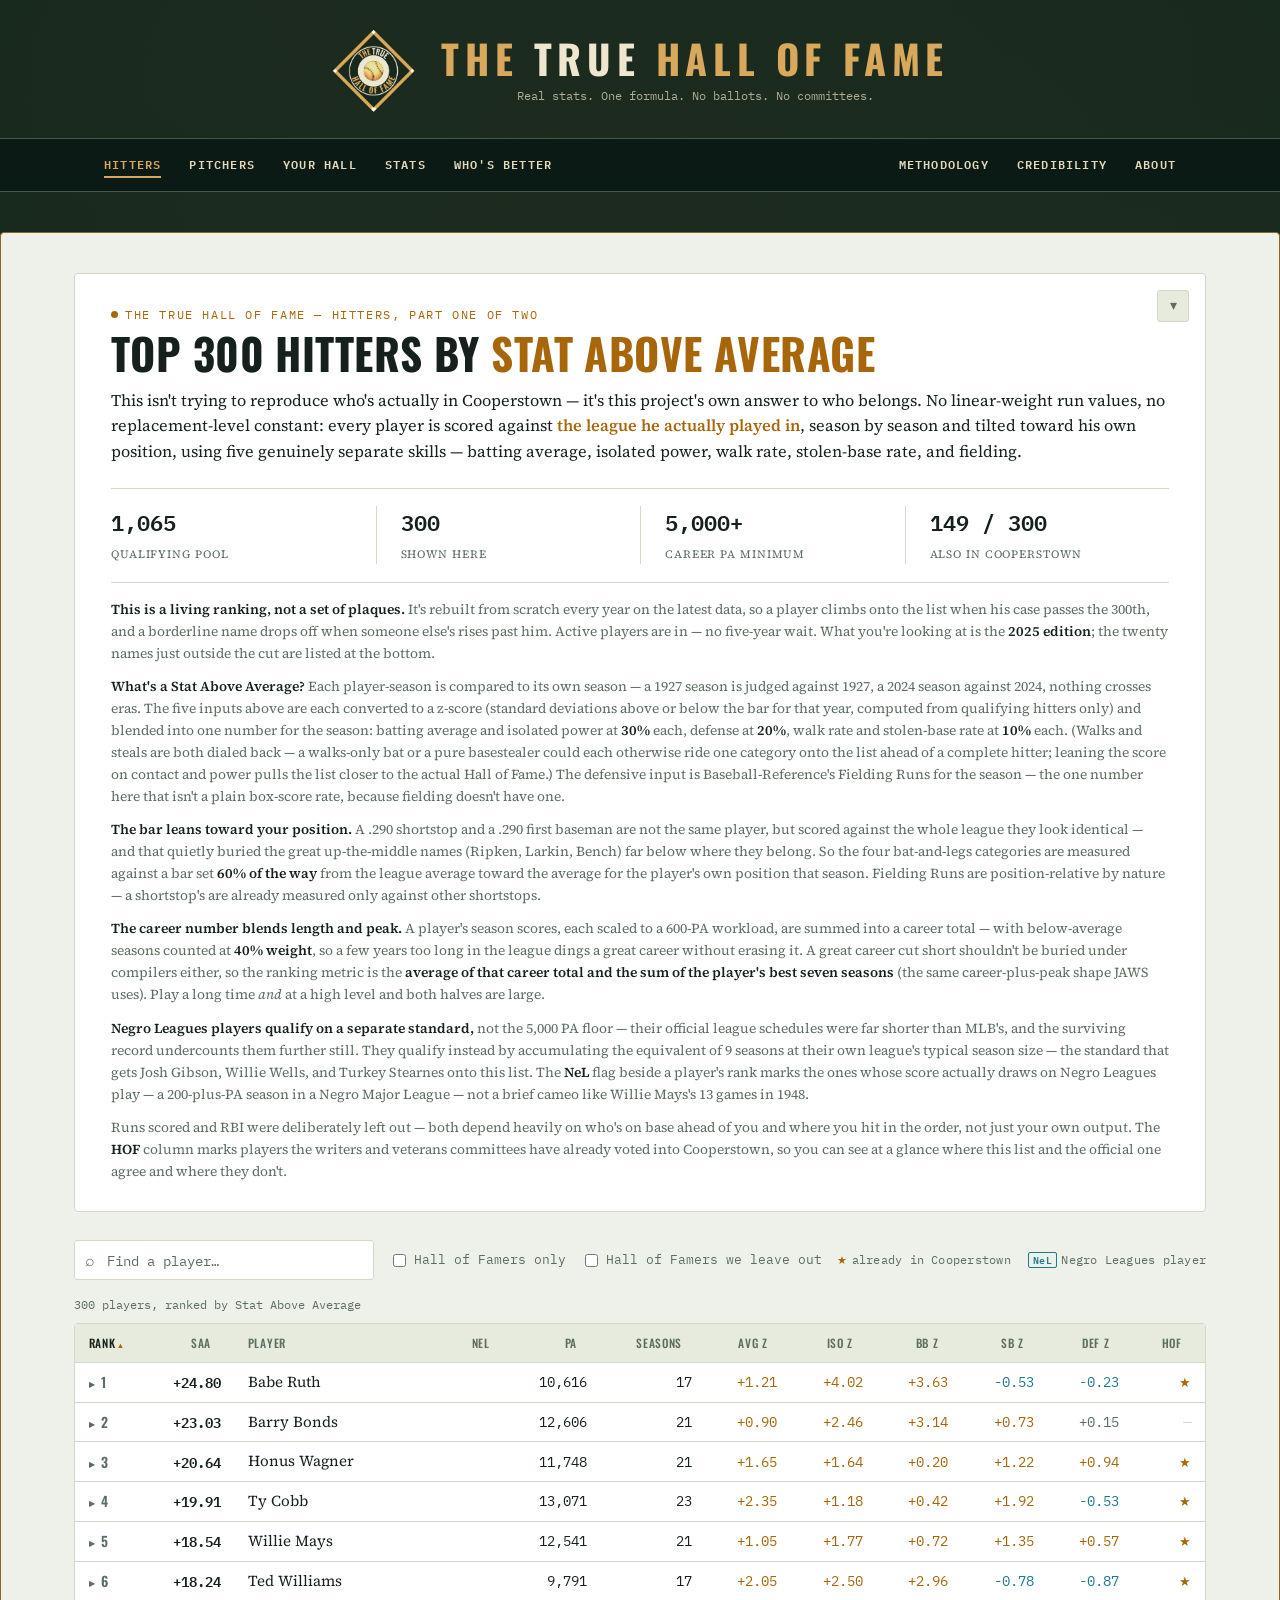
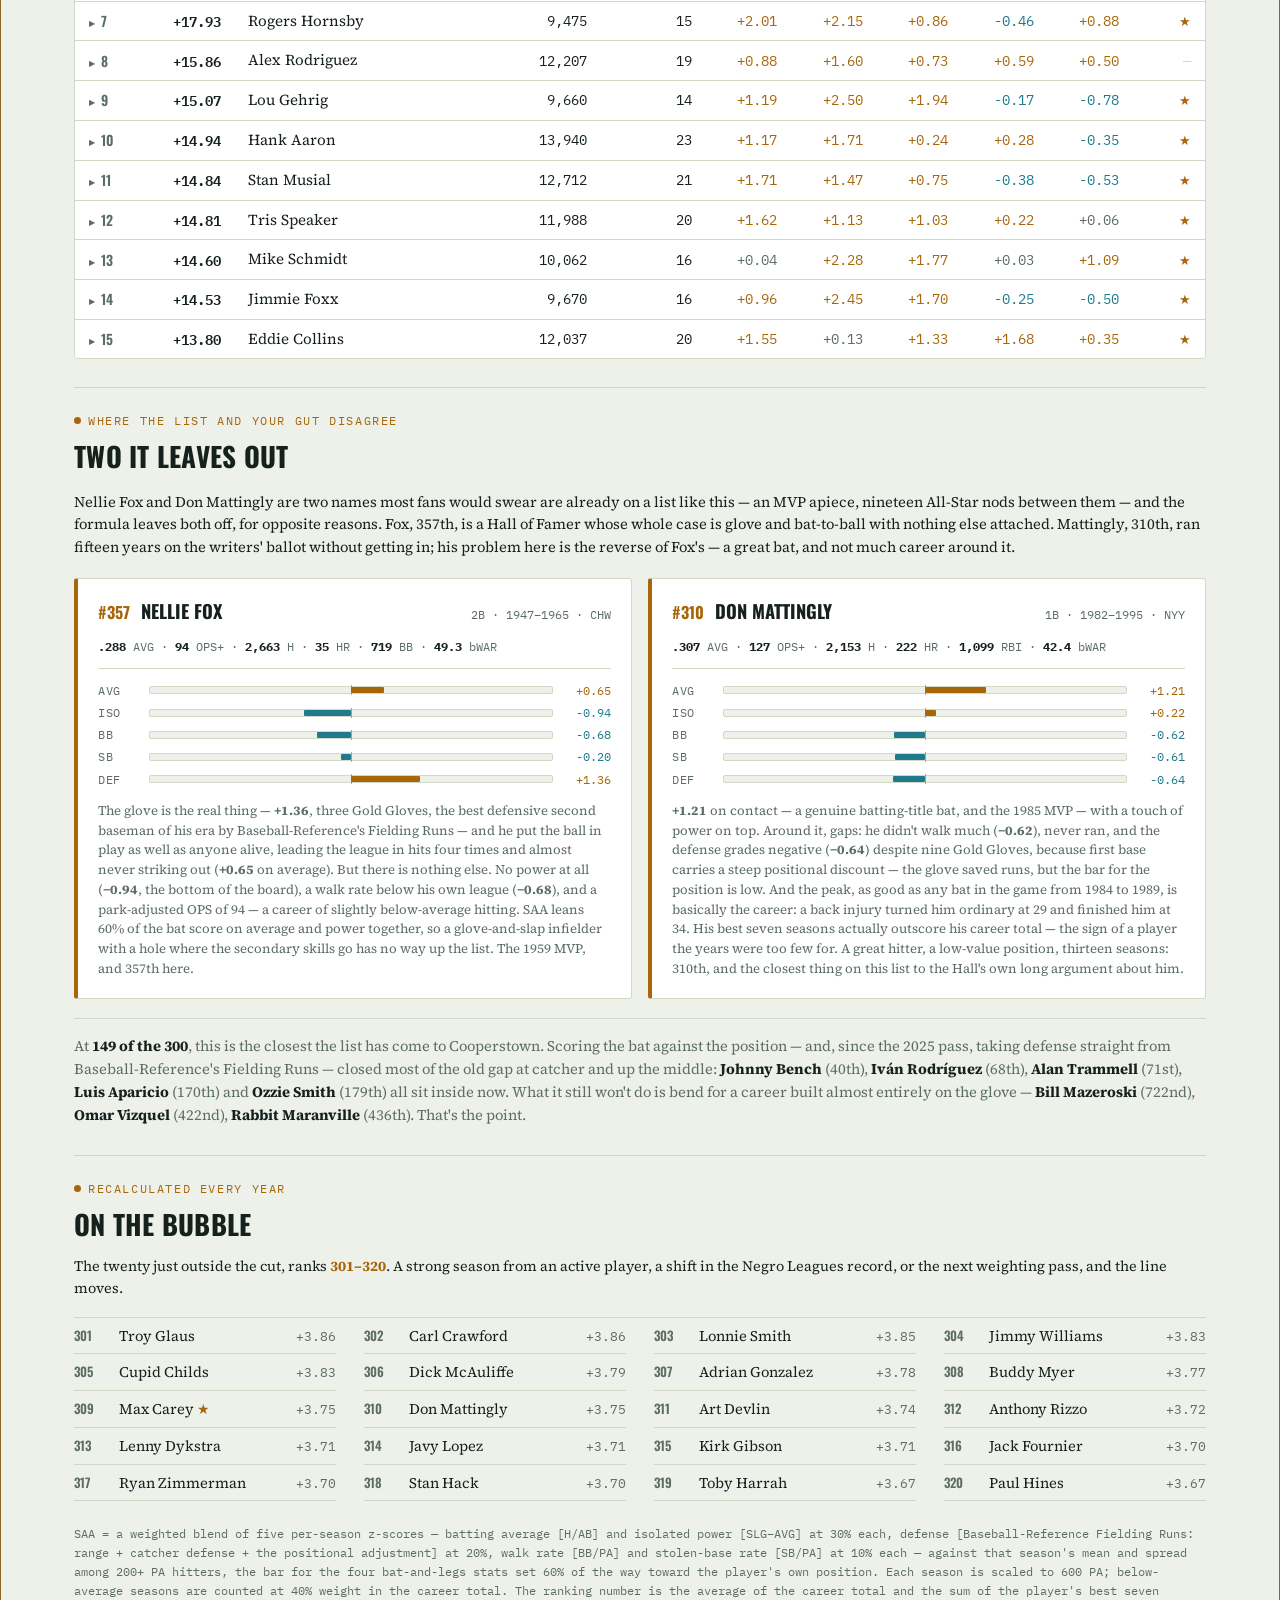
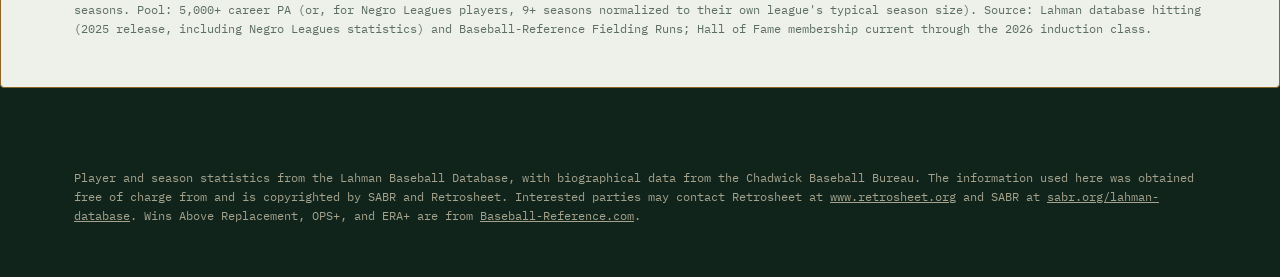
==== commit 91bb5f20: "nav: rename the "Validation" link to "Credibility"; v1.069 Matches the page's own H2 ("How credible " ====
--- a/hitters.html
+++ b/hitters.html
@@ -32,7 +32,7 @@
     <a href="stats.html" class="site-menu__link">Stats</a>
     <a href="why.html" class="site-menu__link">WHO'S BETTER</a>
     <a href="methodology.html" class="site-menu__link site-menu__link--right">Methodology</a>
-    <a href="validation.html" class="site-menu__link">Validation</a>
+    <a href="validation.html" class="site-menu__link">Credibility</a>
     <a href="index.html#about" class="site-menu__link">About</a>
   </div>
 </nav>
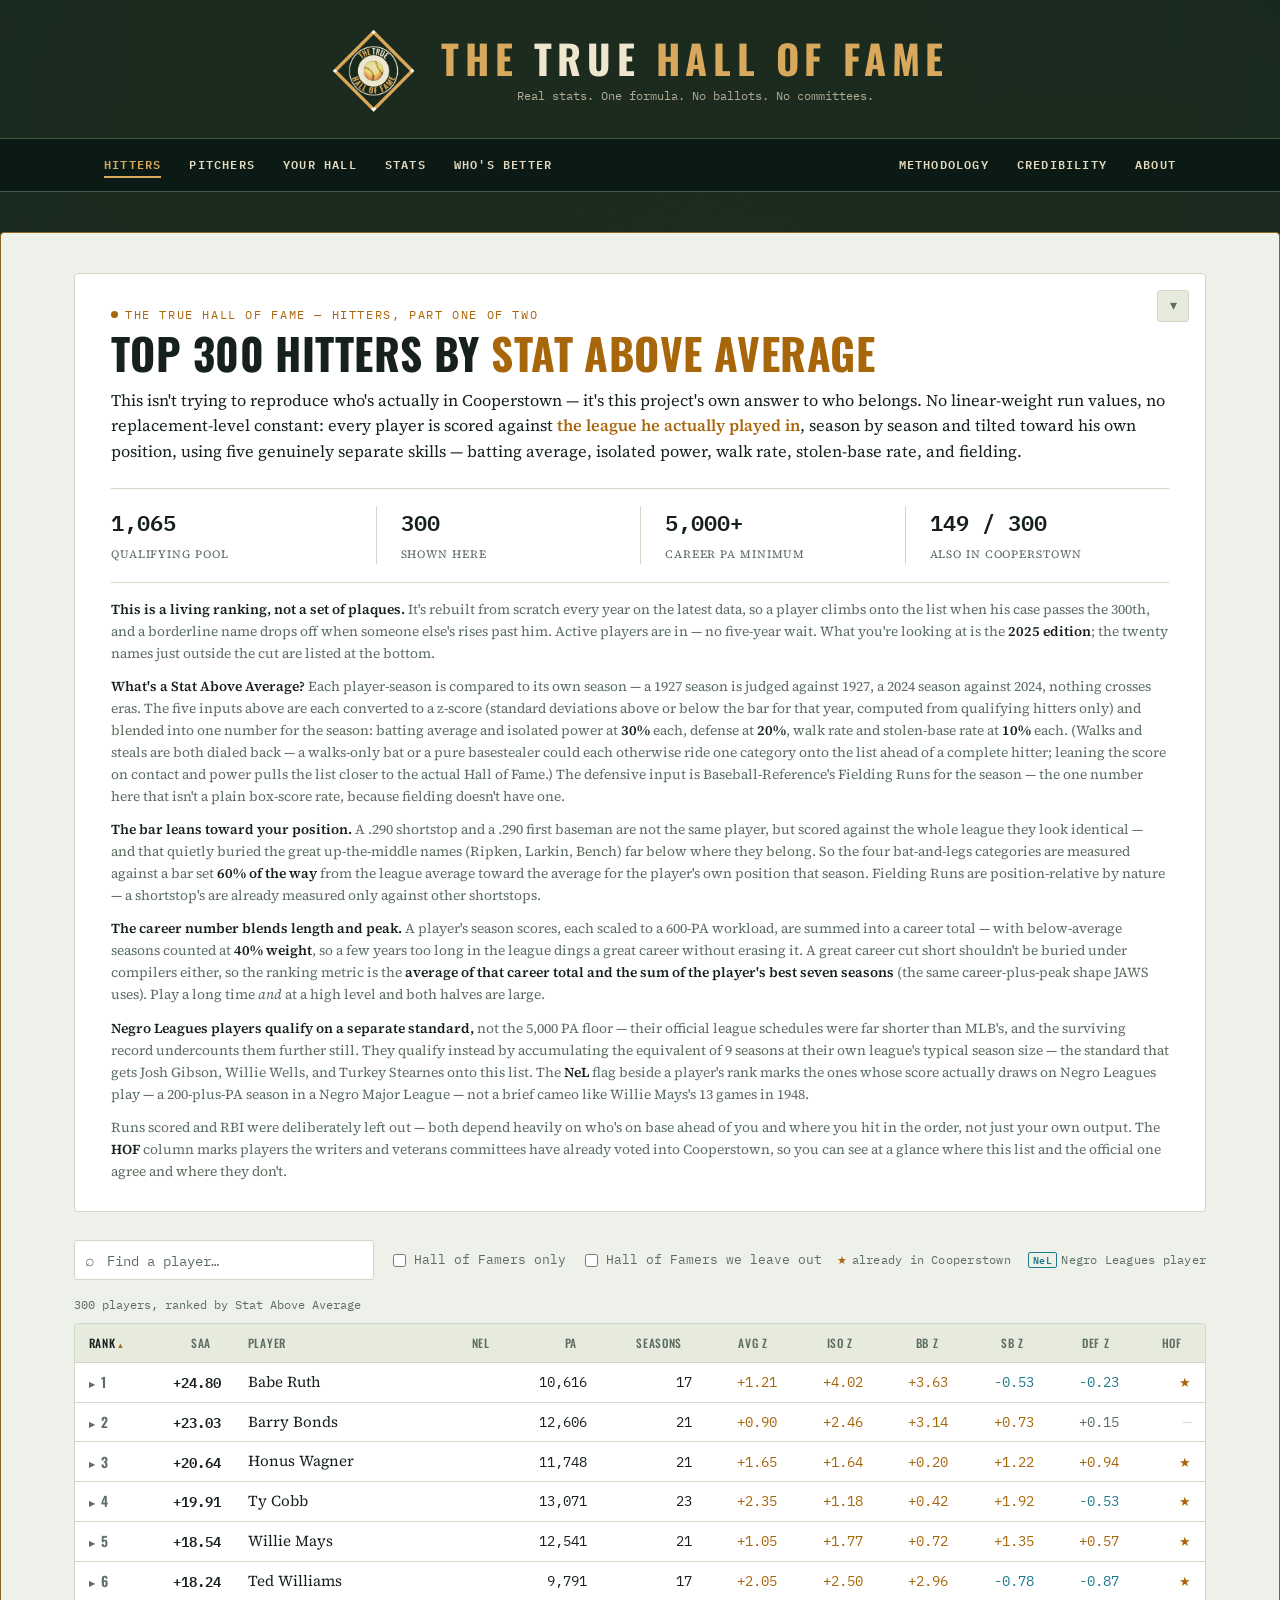
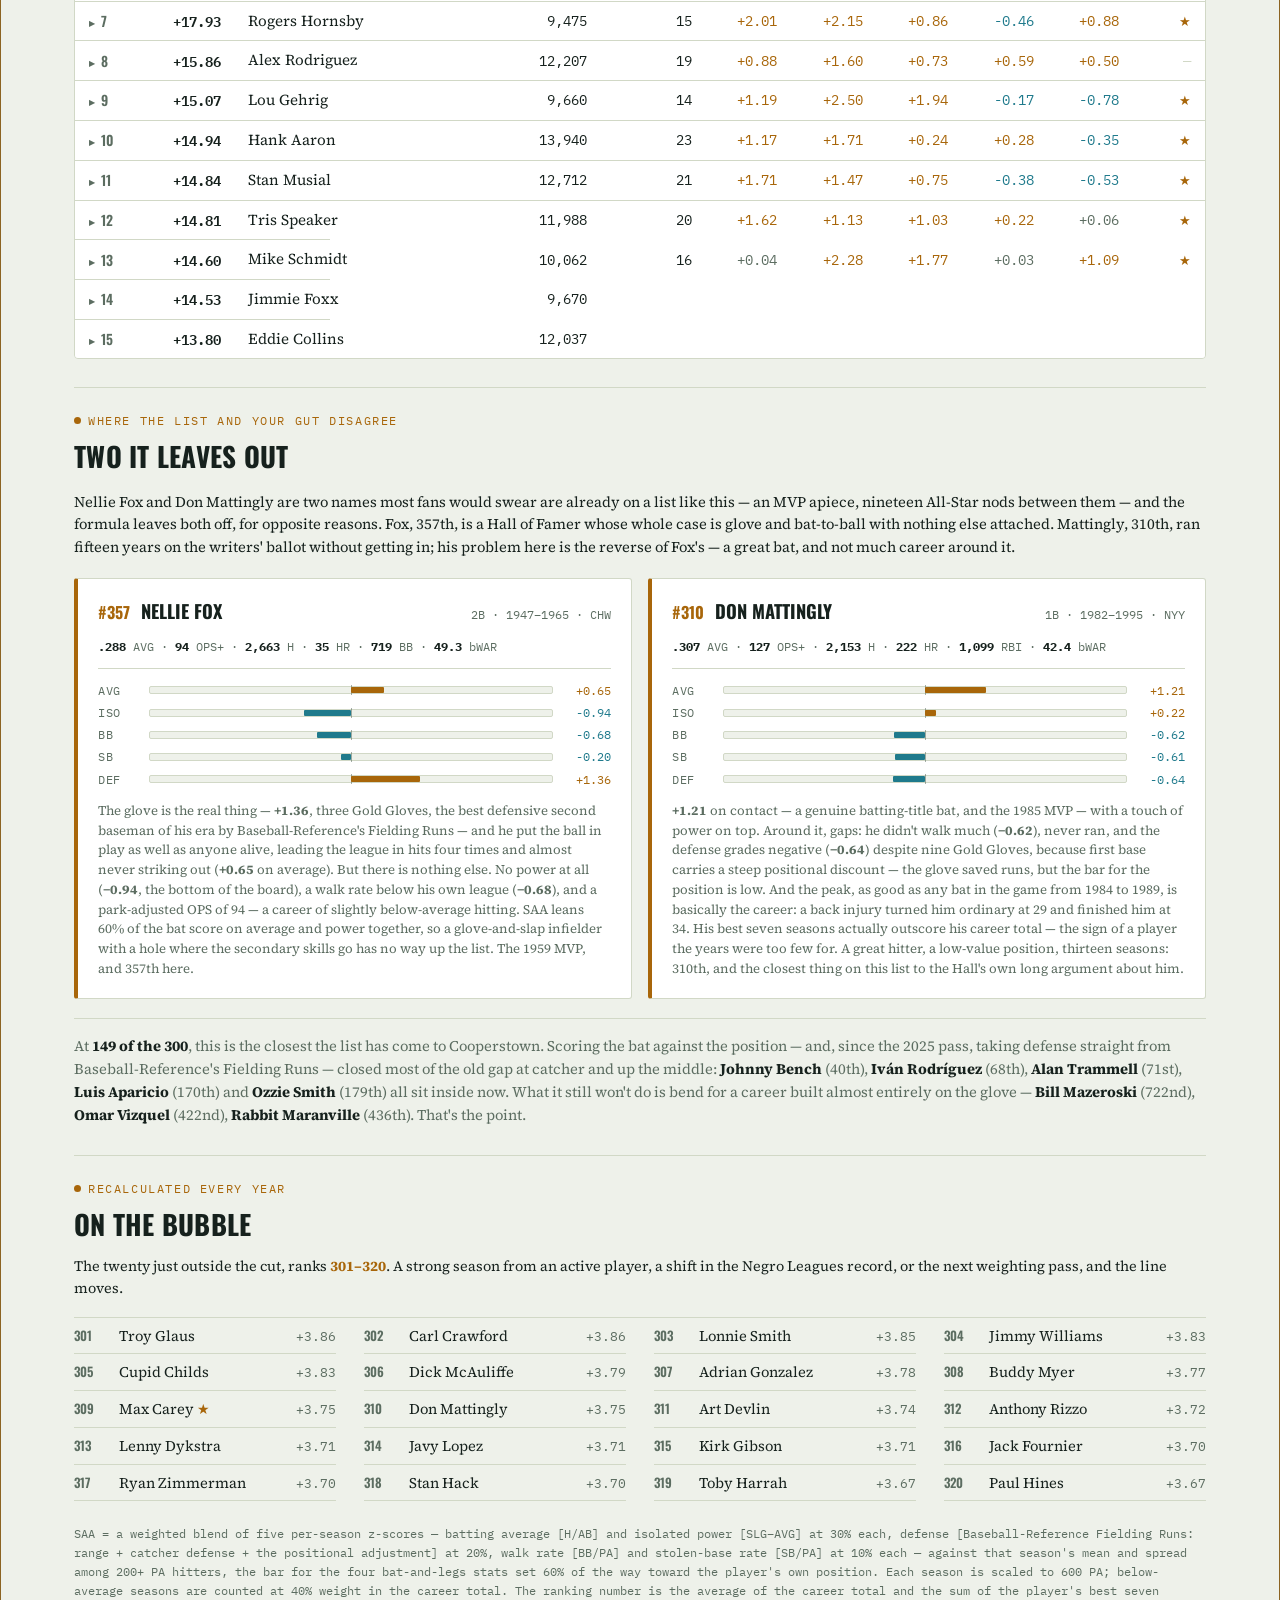
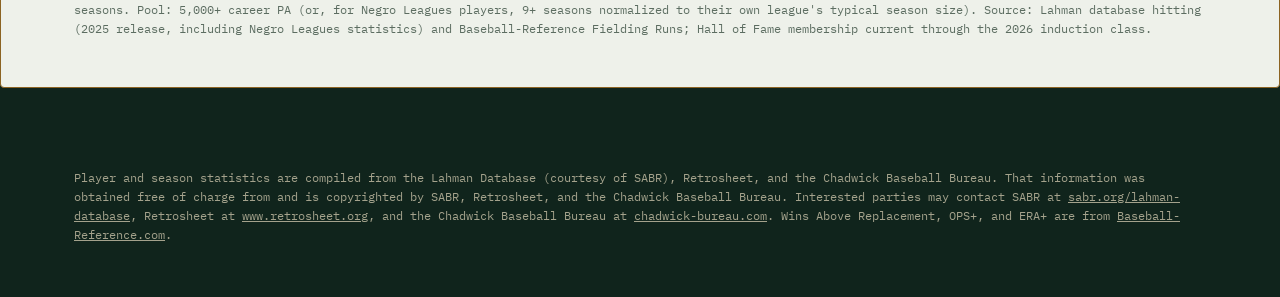
==== commit 8ddaf242: "Rewrite the source-attribution footer to stop zigzagging; v1.073 The old paragraph bounced Lahman ->" ====
--- a/hitters.html
+++ b/hitters.html
@@ -266,7 +266,7 @@
 
 <footer class="site-foot">
   <div class="wrap site-foot__inner">
-    <p>Player and season statistics from the Lahman Baseball Database, with biographical data from the Chadwick Baseball Bureau. The information used here was obtained free of charge from and is copyrighted by SABR and Retrosheet. Interested parties may contact Retrosheet at <a href="https://www.retrosheet.org" target="_blank" rel="noopener">www.retrosheet.org</a> and SABR at <a href="https://sabr.org/lahman-database" target="_blank" rel="noopener">sabr.org/lahman-database</a>. Wins Above Replacement, OPS+, and ERA+ are from <a href="https://www.baseball-reference.com" target="_blank" rel="noopener">Baseball-Reference.com</a>.</p>
+    <p>Player and season statistics are compiled from the Lahman Database (courtesy of SABR), Retrosheet, and the Chadwick Baseball Bureau. That information was obtained free of charge from and is copyrighted by SABR, Retrosheet, and the Chadwick Baseball Bureau. Interested parties may contact SABR at <a href="https://sabr.org/lahman-database" target="_blank" rel="noopener">sabr.org/lahman-database</a>, Retrosheet at <a href="https://www.retrosheet.org" target="_blank" rel="noopener">www.retrosheet.org</a>, and the Chadwick Baseball Bureau at <a href="https://www.chadwick-bureau.com" target="_blank" rel="noopener">chadwick-bureau.com</a>. Wins Above Replacement, OPS+, and ERA+ are from <a href="https://www.baseball-reference.com" target="_blank" rel="noopener">Baseball-Reference.com</a>.</p>
   </div>
 </footer>
 
@@ -275,8 +275,8 @@
     <button type="button" class="about-modal__close" aria-label="Close">&times;</button>
     <p class="about-modal__eyebrow">The True Hall of Fame</p>
     <h2 class="about-modal__title">About</h2>
-    <p class="about-modal__line">Version <span id="aboutVersion">1.050</span></p>
-    <p class="about-modal__line"><span id="aboutBuild">2026.09.01</span></p>
+    <p class="about-modal__line">Version <span id="aboutVersion">1.073</span></p>
+    <p class="about-modal__line"><span id="aboutBuild">2026.09.04</span></p>
     <p class="about-modal__line">Author : Martin Jenkins</p>
   </div>
 </dialog>
--- a/css/style.css
+++ b/css/style.css
@@ -161,28 +161,26 @@
   position: relative;
   padding: 36px 0 56px;
   border-bottom: 1px solid var(--green-line);
+}
+/* The hall image is shown whole and untouched — natural aspect ratio,
+   no crop, no scrim. The headline sits above it, the welcome copy below,
+   so the "Ranked on the field" section frames the picture. */
+.hero__head {
+  margin: 0 0 1.4rem;
+}
+.hero__head .hero__headline { margin-bottom: 0; }
+.hero__figure {
+  margin: 0 0 1.75rem;
+  border: 1px solid var(--brass-dk);
+  border-radius: 4px;
   overflow: hidden;
-  isolation: isolate;
-}
-.hero__bg {
-  position: absolute;
-  inset: 0;
-  z-index: -2;
-}
-.hero__bg img {
+  background: var(--bg-deep);
+  box-shadow: 0 18px 40px -18px rgba(0,0,0,0.55);
+}
+.hero__figure img {
+  display: block;
   width: 100%;
-  height: 100%;
-  object-fit: cover;
-  object-position: center 35%;
-  display: block;
-}
-.hero__scrim {
-  position: absolute;
-  inset: 0;
-  z-index: -1;
-  background:
-    linear-gradient(180deg, rgba(11,26,21,0.35) 0%, rgba(11,26,21,0.72) 55%, var(--bg) 96%),
-    linear-gradient(90deg, rgba(11,26,21,0.75) 0%, rgba(11,26,21,0.15) 55%);
+  height: auto;
 }
 .eyebrow {
   font-family: var(--font-mono);
@@ -201,7 +199,7 @@
   margin: 0 0 24px;
   max-width: none;
   white-space: nowrap;
-  color: #000;
+  color: var(--paper);
 }
 /* same accent as the SAA table's "Stat Above Average" (--saa-accent) */
 .hero__headline-em { color: #a8660a; }
@@ -248,20 +246,23 @@
 .hero__copy p:last-child { margin-bottom: 0; }
 .hero__copy strong { color: #a8660a; font-weight: 600; }
 
-/* "Resume where you left off" — shown by js/resume.js only for returning visitors */
+/* "Resume where you left off" — shown by js/resume.js only for returning
+   visitors. Sits just outside the welcome box, tucked under its lower-right
+   corner. */
 .hero__resume[hidden] { display: none; }
 .hero__resume {
-  margin: 0 0 1.1rem;
+  margin: 0.6rem 0 0;
+  text-align: right;
   font-family: 'IBM Plex Mono', ui-monospace, Menlo, monospace;
   font-size: 0.8rem;
 }
 .hero__resume a {
-  color: #a8660a;
+  color: var(--brass-lt);
   text-decoration: none;
-  border-bottom: 1px solid rgba(168, 102, 10, 0.35);
+  border-bottom: 1px solid rgba(216, 168, 92, 0.4);
   padding-bottom: 1px;
 }
-.hero__resume a:hover { border-bottom-color: #a8660a; }
+.hero__resume a:hover { border-bottom-color: var(--brass-lt); }
 .hero__resume a::after { content: " \2192"; }
 
 /* ---------------- Controls ---------------- */
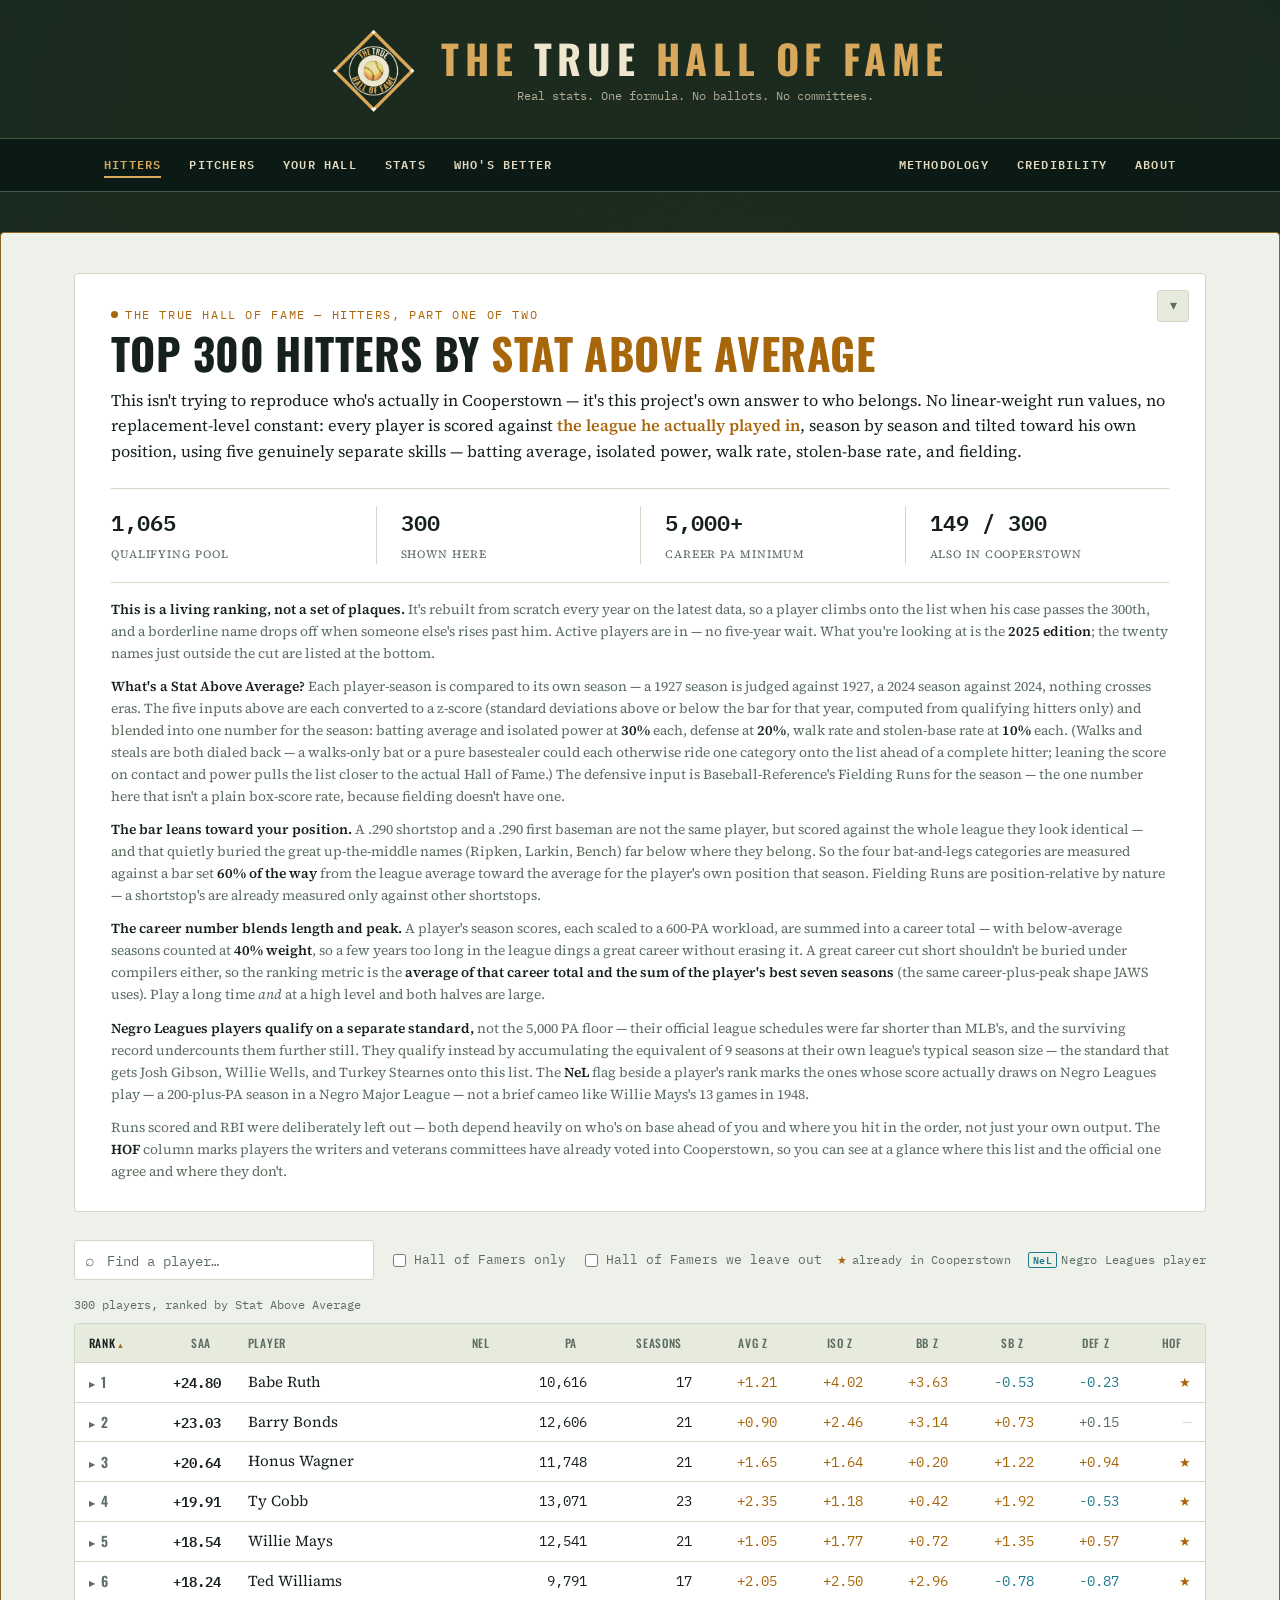
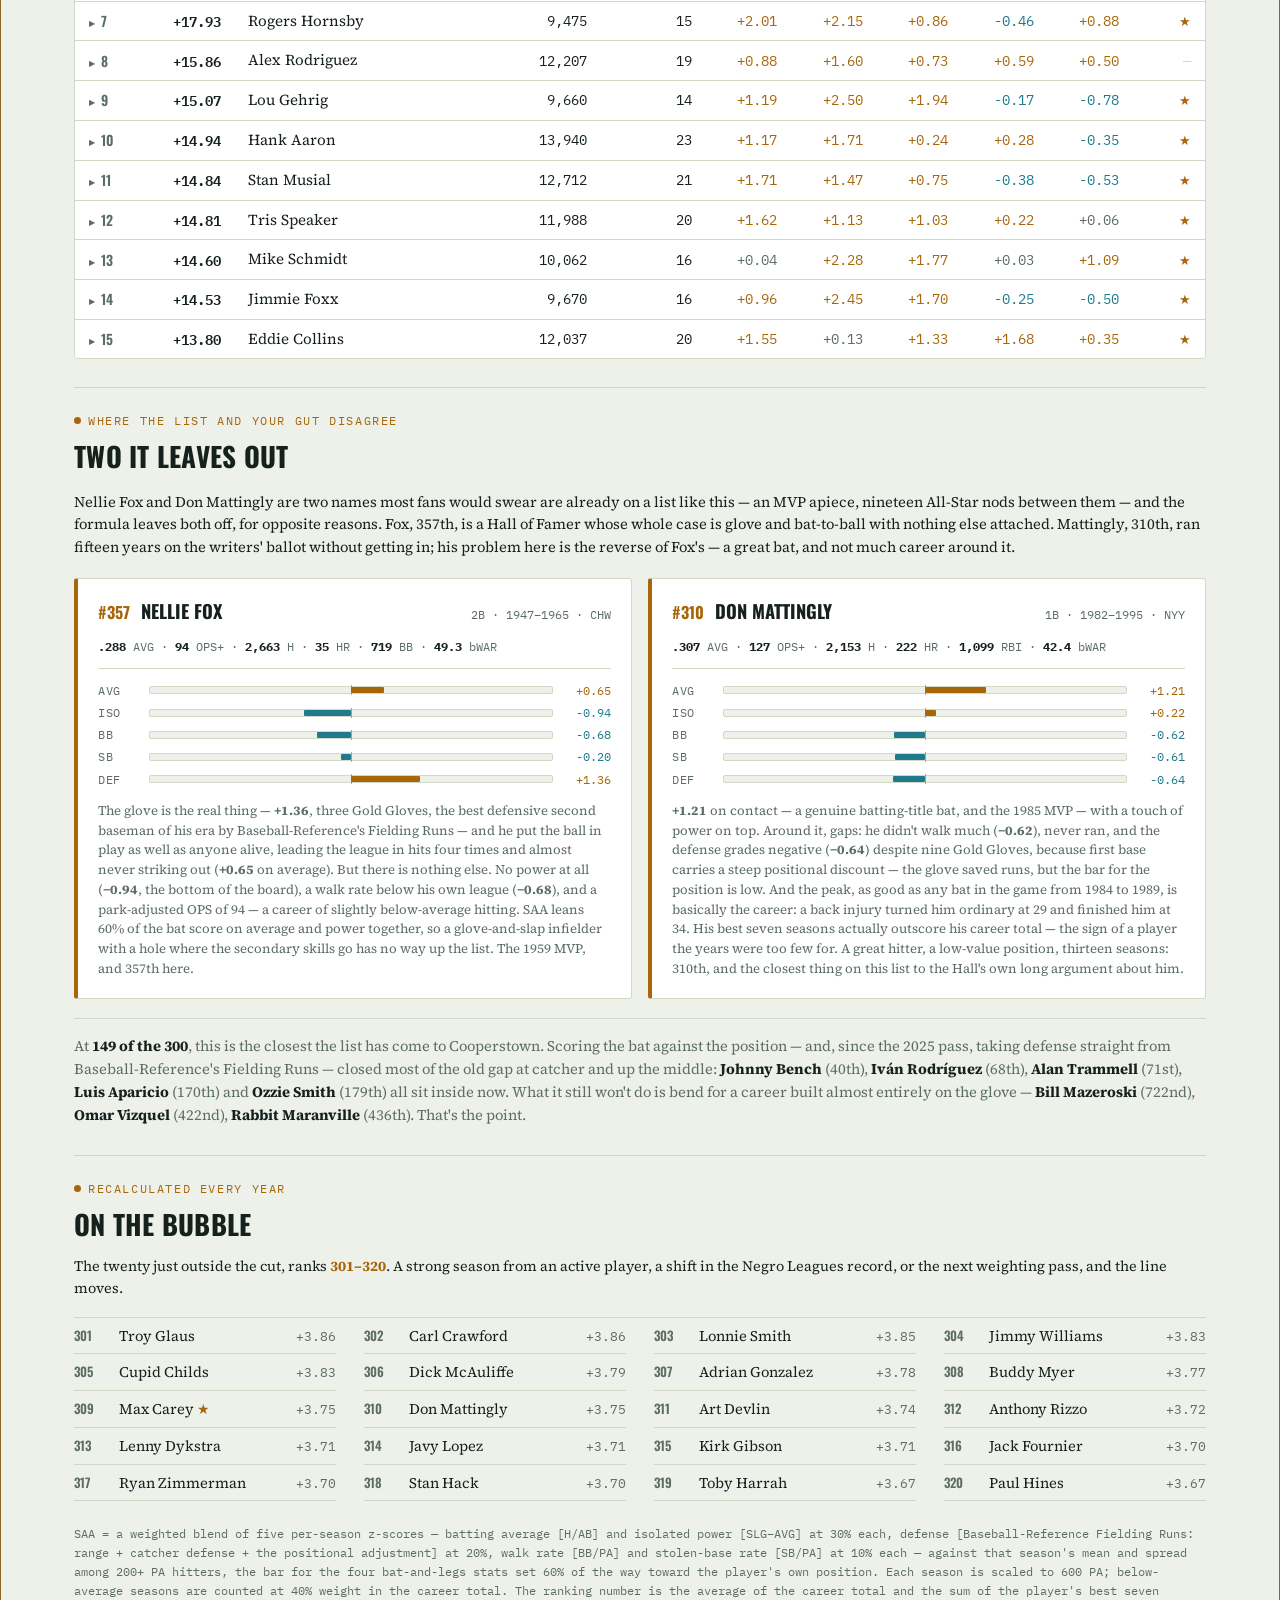
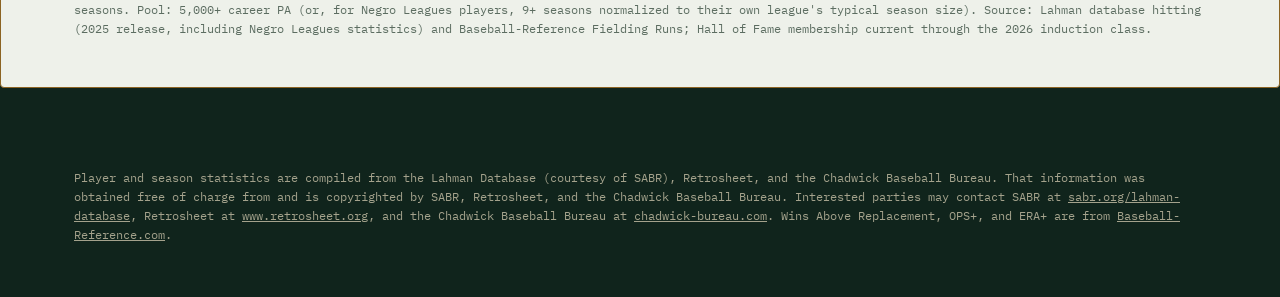
==== commit 6ad6e760: "Why? page: reconcile rounded gap breakdown so parts sum to the total; v1.074 career-total/peak split" ====
--- a/hitters.html
+++ b/hitters.html
@@ -275,7 +275,7 @@
     <button type="button" class="about-modal__close" aria-label="Close">&times;</button>
     <p class="about-modal__eyebrow">The True Hall of Fame</p>
     <h2 class="about-modal__title">About</h2>
-    <p class="about-modal__line">Version <span id="aboutVersion">1.073</span></p>
+    <p class="about-modal__line">Version <span id="aboutVersion">1.074</span></p>
     <p class="about-modal__line"><span id="aboutBuild">2026.09.04</span></p>
     <p class="about-modal__line">Author : Martin Jenkins</p>
   </div>
